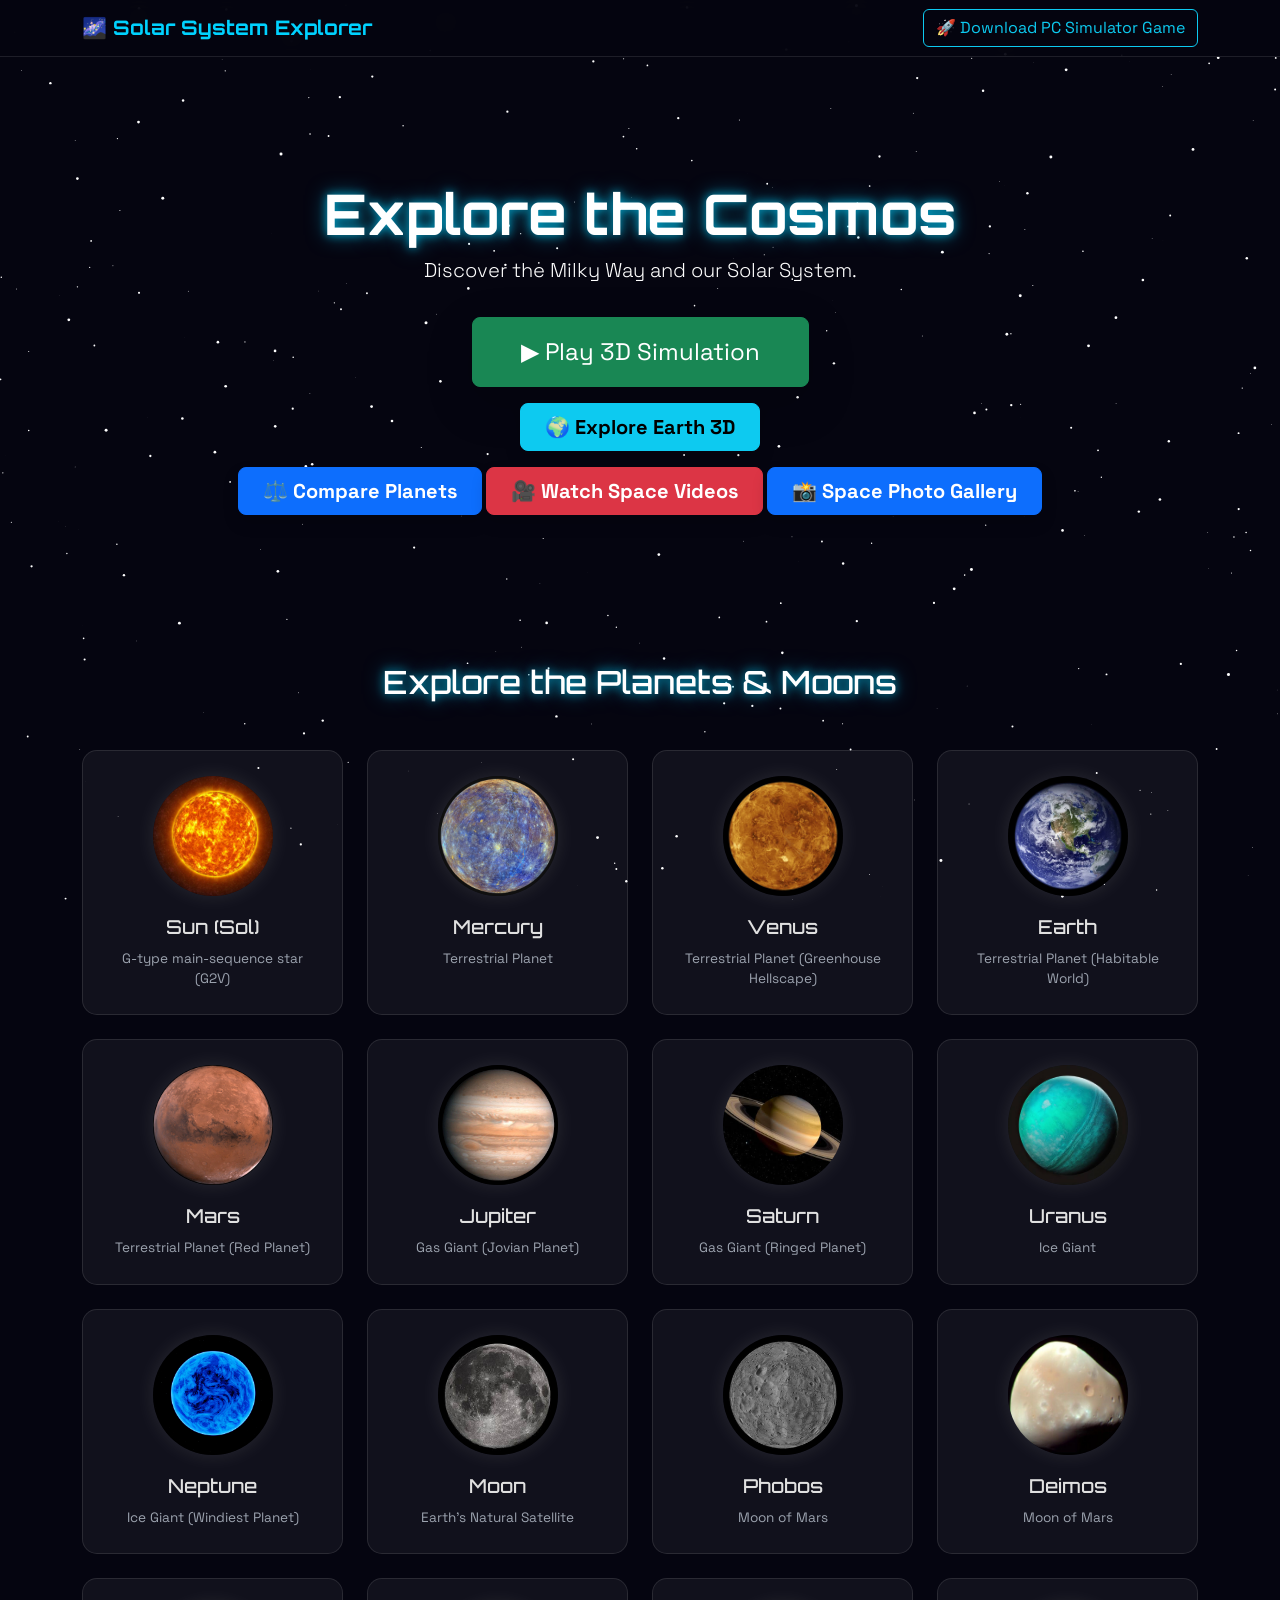
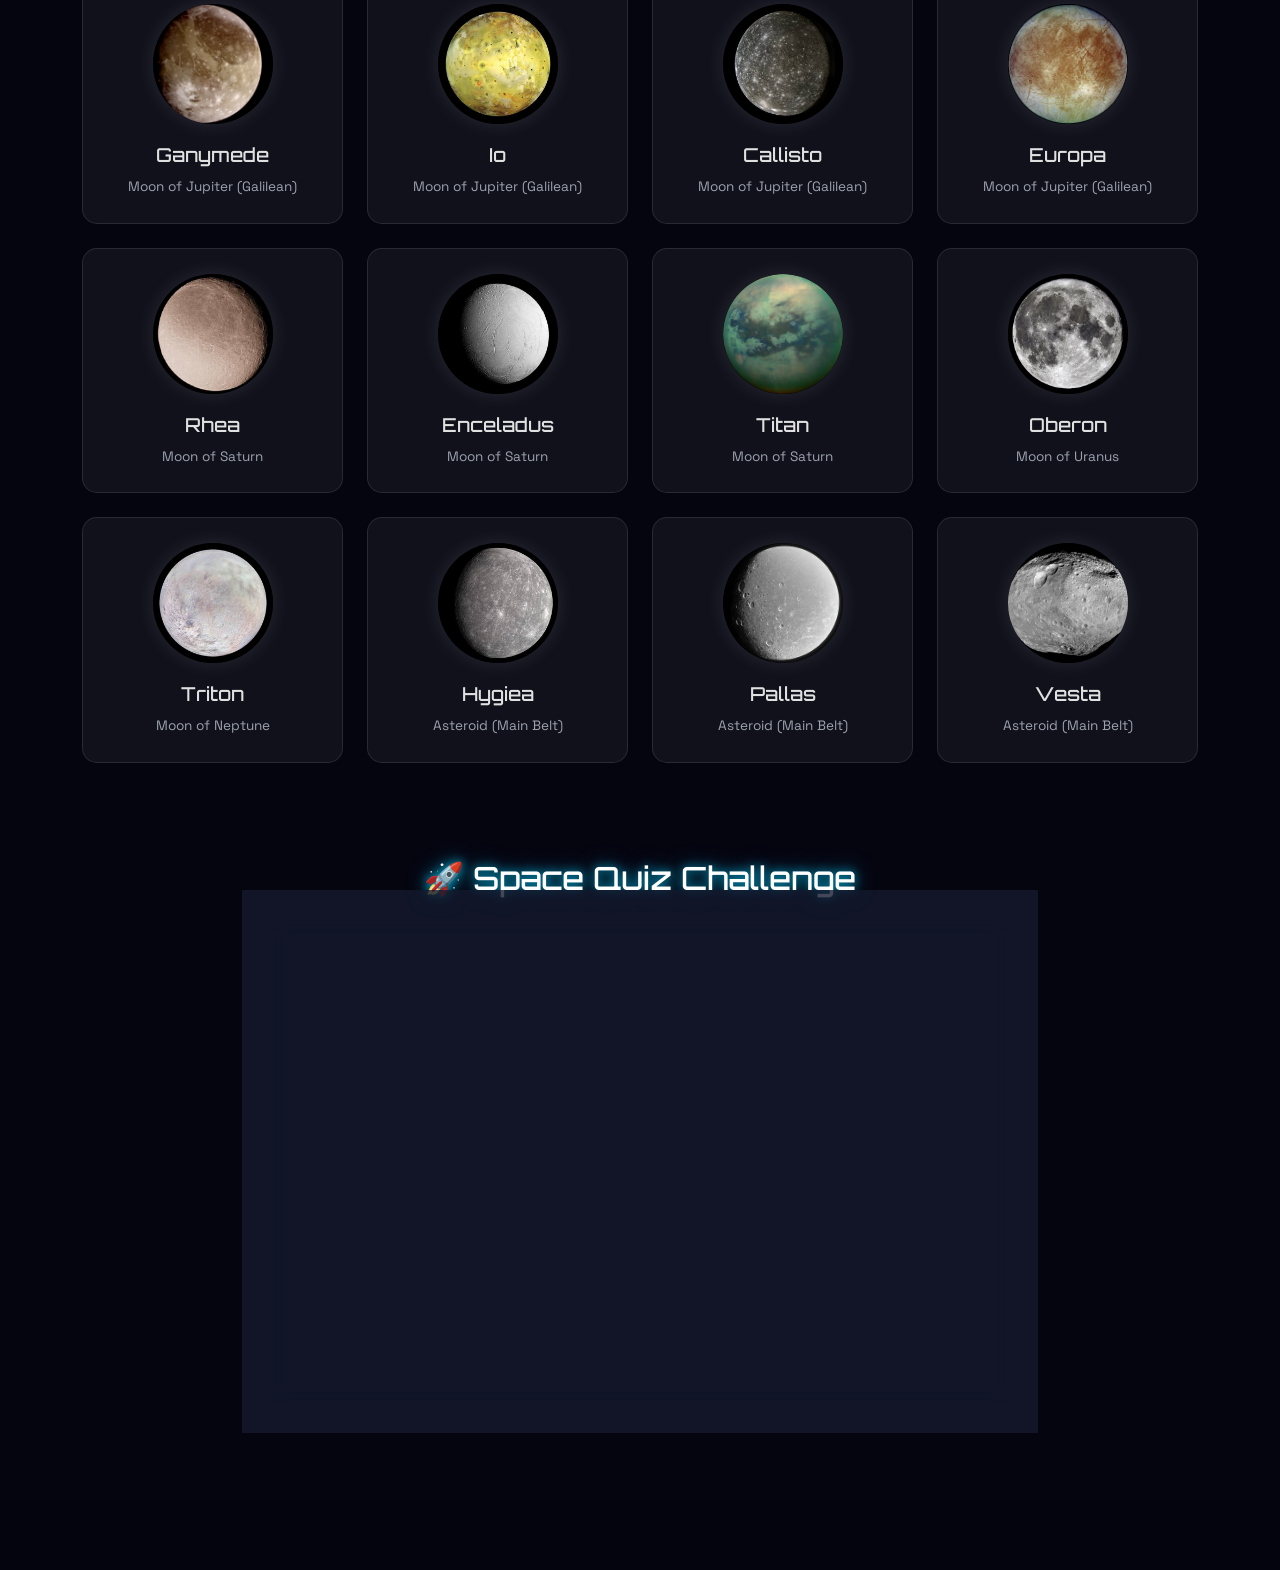
==== website/index.html @ e88c4e8c "Add files via upload" ====
<!DOCTYPE html>
<html lang="en">
<head>
    <meta charset="UTF-8">
    <meta name="viewport" content="width=device-width, initial-scale=1.0">
    <link rel="icon" type="image/jpeg" href="./space-images/galaxy.jpg">
    <title>Milky Way & Solar System Explorer</title>
    <link href="https://cdn.jsdelivr.net/npm/bootstrap@5.3.0/dist/css/bootstrap.min.css" rel="stylesheet">
    <link rel="stylesheet" href="style.css">
</head>
<body>

    <canvas id="starfield"></canvas>

    <nav class="navbar navbar-dark bg-dark-transparent fixed-top">
        <div class="container">
            <a class="navbar-brand" href="#">🌌 Solar System Explorer</a>
            <button class="btn btn-outline-info" onclick="openSimulation()">🚀 Download PC Simulator Game</button>
        </div>
    </nav>

    <header class="hero-section text-center">
        <div class="container">
            <h1 class="display-4 fw-bold glow-text">Explore the Cosmos</h1>
            <p class="lead">Discover the Milky Way and our Solar System.</p>
            <!-- Full screen simulation e jawar button -->
            <a href="simulation.html" class="btn btn-success btn-lg mt-3 px-5 py-3 fs-4 shadow-lg">▶ Play 3D Simulation</a><br>
            <a href="earth-globe.html" class="btn btn-info btn-lg mt-3 px-4 fw-bold shadow">🌍 Explore Earth 3D</a>
        </div>
        <a href="compare.html" class="btn btn-primary btn-lg mt-3 px-4 fw-bold shadow">⚖️ Compare Planets</a>
        <a href="videos.html" class="btn btn-danger btn-lg mt-3 px-4 fw-bold shadow">🎥 Watch Space Videos</a>
        <a href="gallery.html" class="btn btn-primary btn-lg mt-3 px-4 fw-bold shadow">📸 Space Photo Gallery</a>
    </header>

    <section id="planets" class="container py-5">
        <h2 class="glow-text text-center mb-5">Explore the Planets & Moons</h2>
        <div class="row g-4" id="planet-container">
            <!-- Planet Cards injected via JS -->
        </div>
    </section>

    <!-- ========================================== -->
    <!-- QUIZ SECTION ADD KORA HOYECHE -->
    <!-- ========================================== -->
    <section id="quiz" class="container py-5 mb-5">
        <h2 class="glow-text text-center mb-4">🚀 Space Quiz Challenge</h2>
        <div class="row justify-content-center">
            <div class="col-md-8">
                <div class="quiz-card p-4 rounded" style="background: rgba(20, 25, 45, 0.8); border: 1px solid #00d2ff; backdrop-filter: blur(10px); box-shadow: 0 0 20px rgba(0,210,255,0.2);">
                    <h4 id="quizQuestion" class="text-center mb-4 text-light fw-bold">Loading Question...</h4>
                    
                    <div id="quizOptions" class="d-grid gap-3"></div>
                    
                    <div id="quizResult" class="mt-4 text-center fs-4 fw-bold" style="min-height: 40px;"></div>
                    
                    <div class="text-center mt-4 border-top border-secondary pt-4">
                        <button class="btn btn-outline-info px-4 py-2" onclick="nextQuestion()">Next Question ➡️</button>
                    </div>
                </div>
            </div>
        </div>
    </section>
    <!-- ========================================== -->

    <div class="modal fade" id="simulationModal" tabindex="-1" aria-hidden="true">
        <div class="modal-dialog modal-dialog-centered">
            <div class="modal-content bg-dark-transparent text-light border-warning">
                <div class="modal-header border-secondary">
                    <h5 class="modal-title">🚀 Premium PC Simulator</h5>
                    <button type="button" class="btn-close btn-close-white" data-bs-dismiss="modal"></button>
                </div>
                <div class="modal-body text-center">
                    <h4 class="text-warning mb-3">N-Body Space Simulator 3D</h4>
                    <p>Experience the full real-time physics simulation directly on your PC.</p>
                    <p class="text-info fw-bold">Requirements: Windows 10 (64-bit)</p>
                    <a href="./download/space_simulator.exe" download class="btn btn-warning btn-lg mt-3 px-4">⬇ Download for Windows (x64)</a>
                </div>
            </div>
        </div>
    </div>

    <!-- Responsive Footer -->
    <footer class="footer-custom mt-auto py-4">
        <div class="container text-center">
            <div class="row justify-content-center align-items-center">
                <div class="col-md-6 mb-2 mb-md-0">
                    <p class="mb-0 text-light">
                        &copy; 2026 Solar System Explorer. All Rights Reserved.
                    </p>
                </div>
                <div class="col-md-6 text-md-end text-center">
                    <p class="mb-0 text-light">
                        Powered by <a href="#" class="dev-link">Dev.Ankur</a>
                    </p>
                </div>
            </div>
        </div>
    </footer>

    <script src="https://cdn.jsdelivr.net/npm/bootstrap@5.3.0/dist/js/bootstrap.bundle.min.js"></script>
    <script src="script.js"></script>

    <!-- ========================================== -->
    <!-- 20 QUESTIONS QUIZ LOGIC -->
    <!-- ========================================== -->
    <script>
        const quizData = [
            { question: "Which planet is known as the Red Planet?", options: ["Earth", "Mars", "Jupiter", "Venus"], answer: "Mars" },
            { question: "Which planet has the most moons?", options: ["Earth", "Saturn", "Jupiter", "Neptune"], answer: "Saturn" },
            { question: "What is the hottest planet in our solar system?", options: ["Mercury", "Venus", "Mars", "Jupiter"], answer: "Venus" },
            { question: "Which planet rotates on its side?", options: ["Uranus", "Neptune", "Saturn", "Pluto"], answer: "Uranus" },
            { question: "What is the largest moon in the Solar System?", options: ["Titan", "Ganymede", "Moon", "Europa"], answer: "Ganymede" },
            { question: "How long does it take for light from the Sun to reach Earth?", options: ["8 Minutes", "8 Seconds", "8 Hours", "8 Days"], answer: "8 Minutes" },
            { question: "Which planet is closest to the Sun?", options: ["Venus", "Earth", "Mercury", "Mars"], answer: "Mercury" },
            { question: "What is the name of our galaxy?", options: ["Andromeda", "Milky Way", "Sombrero", "Whirlpool"], answer: "Milky Way" },
            { question: "Which planet has the shortest day?", options: ["Mercury", "Earth", "Jupiter", "Mars"], answer: "Jupiter" },
            { question: "What is the Great Red Spot?", options: ["A Volcano", "A Storm", "A Crater", "A Mountain"], answer: "A Storm" },
            { question: "Which planet is known for its beautiful ring system?", options: ["Jupiter", "Saturn", "Uranus", "Neptune"], answer: "Saturn" },
            { question: "What is the smallest planet in our solar system?", options: ["Mars", "Mercury", "Venus", "Earth"], answer: "Mercury" },
            { question: "Which planet is often called Earth's twin?", options: ["Mars", "Venus", "Mercury", "Neptune"], answer: "Venus" },
            { question: "Who discovered the laws of planetary motion?", options: ["Isaac Newton", "Albert Einstein", "Johannes Kepler", "Galileo Galilei"], answer: "Johannes Kepler" },
            { question: "What force keeps planets in orbit around the Sun?", options: ["Magnetism", "Gravity", "Friction", "Centrifugal Force"], answer: "Gravity" },
            { question: "What is the closest star to Earth?", options: ["Sirius", "Proxima Centauri", "The Sun", "Alpha Centauri"], answer: "The Sun" },
            { question: "Which planet has the strongest winds in the solar system?", options: ["Neptune", "Jupiter", "Saturn", "Earth"], answer: "Neptune" },
            { question: "What is a shooting star actually called?", options: ["Comet", "Asteroid", "Meteor", "Nebula"], answer: "Meteor" },
            { question: "Which planet has a day longer than its year?", options: ["Venus", "Mars", "Mercury", "Earth"], answer: "Venus" },
            { question: "What is the center of our solar system?", options: ["Earth", "The Moon", "The Sun", "Jupiter"], answer: "The Sun" }
        ];

        let currentQuiz = 0;
        let score = 0;

        function loadQuiz() {
            const quizContainer = document.getElementById('quizOptions');
            const questionElement = document.getElementById('quizQuestion');
            const resultElement = document.getElementById('quizResult');
            
            if (!quizContainer || !questionElement) return;

            resultElement.innerText = "";
            quizContainer.innerHTML = "";

            if (currentQuiz >= quizData.length) {
                questionElement.innerText = "Quiz Completed! 🎉";
                resultElement.innerHTML = `Your Score: <span class="text-info">${score}/${quizData.length}</span>`;
                quizContainer.innerHTML = `<button class="btn btn-success btn-lg w-100" onclick="restartQuiz()">Restart Quiz 🔄</button>`;
                return;
            }

            const currentQ = quizData[currentQuiz];
            // Show question number
            questionElement.innerText = `Q${currentQuiz + 1}. ${currentQ.question}`;

            currentQ.options.forEach(option => {
                const btn = document.createElement('button');
                btn.className = 'btn btn-outline-light text-start fs-5';
                btn.innerText = option;
                btn.onclick = () => checkAnswer(option, currentQ.answer);
                quizContainer.appendChild(btn);
            });
        }

        function checkAnswer(selected, correct) {
            if (selected === correct) {
                score++;
                document.getElementById('quizResult').innerHTML = `<span class="text-success">✅ Correct!</span>`;
            } else {
                document.getElementById('quizResult').innerHTML = `<span class="text-danger">❌ Wrong! The answer was ${correct}.</span>`;
            }

            // Disable buttons after answering and highlight correct one
            const buttons = document.querySelectorAll('#quizOptions button');
            buttons.forEach(btn => {
                btn.disabled = true;
                if(btn.innerText === correct) {
                    btn.className = 'btn btn-success text-start fs-5'; 
                } else if (btn.innerText === selected && selected !== correct) {
                    btn.className = 'btn btn-danger text-start fs-5'; 
                }
            });

            currentQuiz++;
            setTimeout(loadQuiz, 2500); // 2.5 second por next question ashbe
        }

        function nextQuestion() {
            if (currentQuiz < quizData.length) {
                currentQuiz++;
                loadQuiz();
            }
        }

        function restartQuiz() {
            currentQuiz = 0;
            score = 0;
            loadQuiz();
        }

        // Page load hole quiz start hobe
        window.addEventListener('load', () => {
            if (document.getElementById('quizOptions')) {
                loadQuiz();
            }
        });
    </script>

    <!-- Web inspect Off code -->
     <script>
    // 1. Right Click Block
    document.addEventListener('contextmenu', function(e) {
        e.preventDefault();
    });

    // 2. F12 ar Developer Tools Shortcut Block
    document.addEventListener('keydown', function(e) {
        if (e.key === "F12" || e.keyCode === 123) {
            e.preventDefault();
            return false;
        }
        
        if (e.ctrlKey && e.shiftKey && (e.key === 'I' || e.key === 'J' || e.key === 'C' || e.keyCode === 73 || e.keyCode === 74 || e.keyCode === 67)) {
            e.preventDefault();
            return false;
        }

        if (e.ctrlKey && (e.key === 'U' || e.keyCode === 85)) {
            e.preventDefault();
            return false;
        }
    });

    // 3. Extra Security
    setInterval(function() {
        debugger; 
    }, 1000); 
    
    document.addEventListener('copy', function(e) {
        e.preventDefault();
        alert("Copying is disabled on this website.");
    });
</script>
</body>
</html>
---- website/style.css ----
/* Google Fonts */
@import url('https://fonts.googleapis.com/css2?family=Orbitron:wght@400;700&family=Space+Grotesk:wght@300;400;600&display=swap');

body {
    margin: 0;
    padding: 0;
    background-color: #050510;
    color: #ffffff;
    font-family: 'Space Grotesk', sans-serif;
    overflow-x: hidden;
}

/* Background Canvas */
#starfield {
    position: fixed;
    top: 0;
    left: 0;
    width: 100vw;
    height: 100vh;
    z-index: -1;
}

/* Navbar */
.bg-dark-transparent {
    background-color: rgba(5, 5, 16, 0.85);
    backdrop-filter: blur(10px);
    border-bottom: 1px solid rgba(255, 255, 255, 0.1);
}

.navbar-brand {
    font-family: 'Orbitron', sans-serif;
    font-weight: bold;
    color: #00d2ff !important;
}

/* Hero Section */
.hero-section {
    padding: 180px 0 100px 0;
}

.glow-text {
    font-family: 'Orbitron', sans-serif;
    text-shadow: 0 0 10px rgba(0, 210, 255, 0.7), 0 0 20px rgba(0, 210, 255, 0.5);
}

/* Planet Cards */
.planet-card {
    background: rgba(255, 255, 255, 0.05);
    border: 1px solid rgba(255, 255, 255, 0.1);
    border-radius: 15px;
    padding: 25px 20px;
    text-align: center;
    transition: all 0.3s ease;
    cursor: pointer;
    height: 100%;
    display: flex;
    flex-direction: column;
    justify-content: flex-start;
    align-items: center;
}
.planet-card:hover {
    transform: translateY(-10px) scale(1.02);
    box-shadow: 0 15px 30px rgba(0, 210, 255, 0.2);
    border-color: #00d2ff;
}

.planet-card img {
    width: 120px;
    height: 120px;
    object-fit: cover;
    border-radius: 50%;
    margin-bottom: 20px;
    box-shadow: 0 0 20px rgba(255, 255, 255, 0.1);
    transition: transform 0.3s ease;
}

.planet-card:hover img {
    transform: rotate(15deg);
}

.planet-card h4 {
    font-family: 'Orbitron', sans-serif;
    font-size: 1.2rem;
    color: #e0e0e0;
    margin-bottom: 10px;
    margin-top: 0;
    z-index: 2;
}

/* Notun class jeta ami script.js e use korechi */
.planet-type-text {
    font-size: 0.85rem;
    color: #9ca3af; /* Halka grey color jate dark background e dekha jay */
    margin: 0;
    z-index: 2;
}

/* Modal Adjustments */
.modal-content {
    background: rgba(10, 10, 25, 0.95);
    backdrop-filter: blur(15px);
    border: 1px solid #00d2ff;
    box-shadow: 0 0 30px rgba(0, 210, 255, 0.2);
}

.planet-modal-img {
    max-width: 100%;
    border-radius: 50%;
    box-shadow: 0 0 30px rgba(0, 210, 255, 0.4);
    margin-top: 20px;
}

.detail-row {
    border-bottom: 1px solid rgba(255, 255, 255, 0.1);
    padding: 8px 0;
    font-size: 0.95rem;
}

.detail-label {
    color: #00d2ff;
    font-weight: 600;
}

/* 3D Simulation Box */
.simulation-box {
    width: 100%;
    max-width: 900px;
    height: 500px;
    border: 2px solid #00d2ff;
    border-radius: 15px;
    box-shadow: 0 0 25px rgba(0, 210, 255, 0.3);
    overflow: hidden;
    position: relative;
    background: #000;
}

#canvas-container canvas {
    display: block;
    width: 100%;
    height: 100%;
    touch-action: none; /* Prevents scrolling while dragging on mobile */
}

/* Adjust height for mobile screens */
@media (max-width: 768px) {
    .simulation-box {
        height: 350px;
    }
}

/* --- Footer Styling --- */
.footer-custom {
    background: rgba(5, 5, 16, 0.9); /* Dark glass effect */
    backdrop-filter: blur(10px);
    border-top: 1px solid rgba(0, 210, 255, 0.2);
    position: relative;
    z-index: 10;
    width: 100%;
}

.footer-custom p {
    font-family: 'Space Grotesk', sans-serif;
    font-size: 0.95rem;
    letter-spacing: 0.5px;
    color: #aaaaaa !important;
}

.dev-link {
    color: #00d2ff;
    text-decoration: none;
    font-weight: bold;
    font-family: 'Orbitron', sans-serif;
    transition: all 0.3s ease;
    text-shadow: 0 0 5px rgba(0, 210, 255, 0.5);
}

.dev-link:hover {
    color: #ffffff;
    text-shadow: 0 0 10px #00d2ff, 0 0 20px #00d2ff;
    text-decoration: none;
}
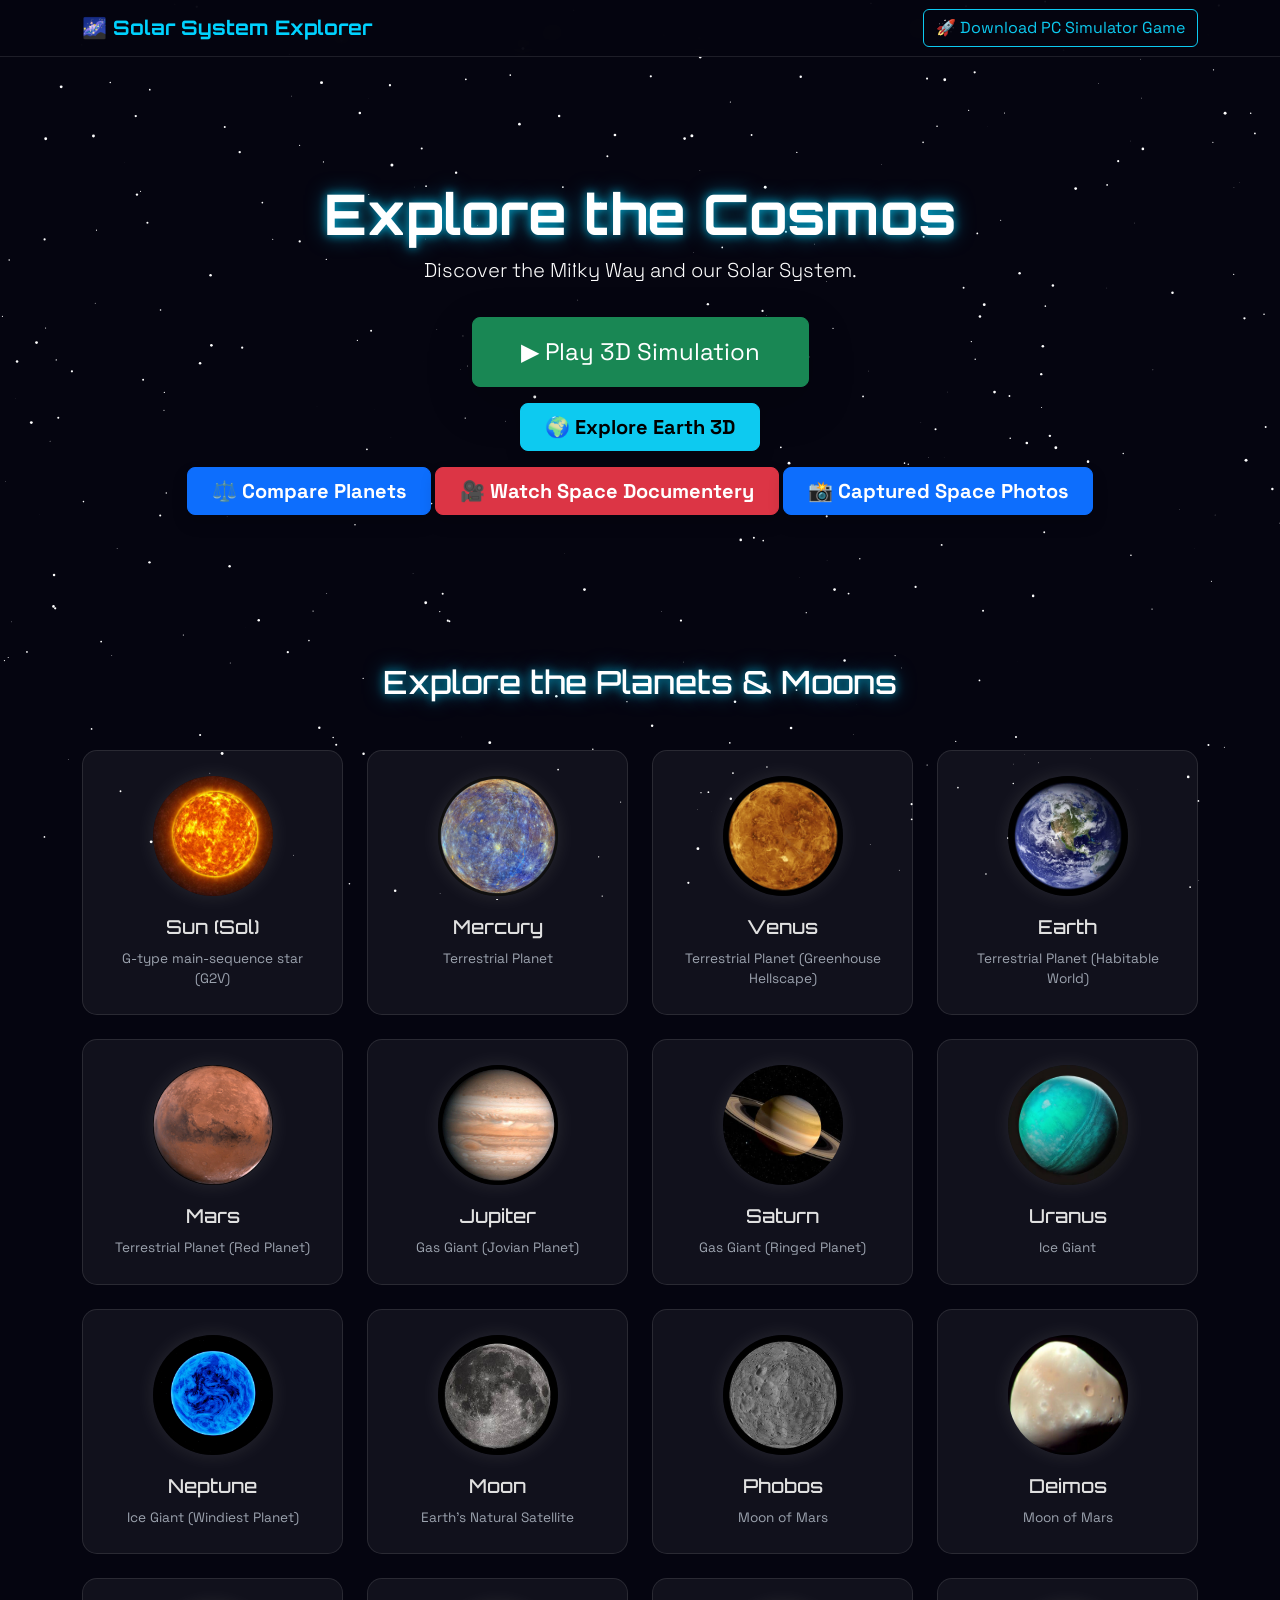
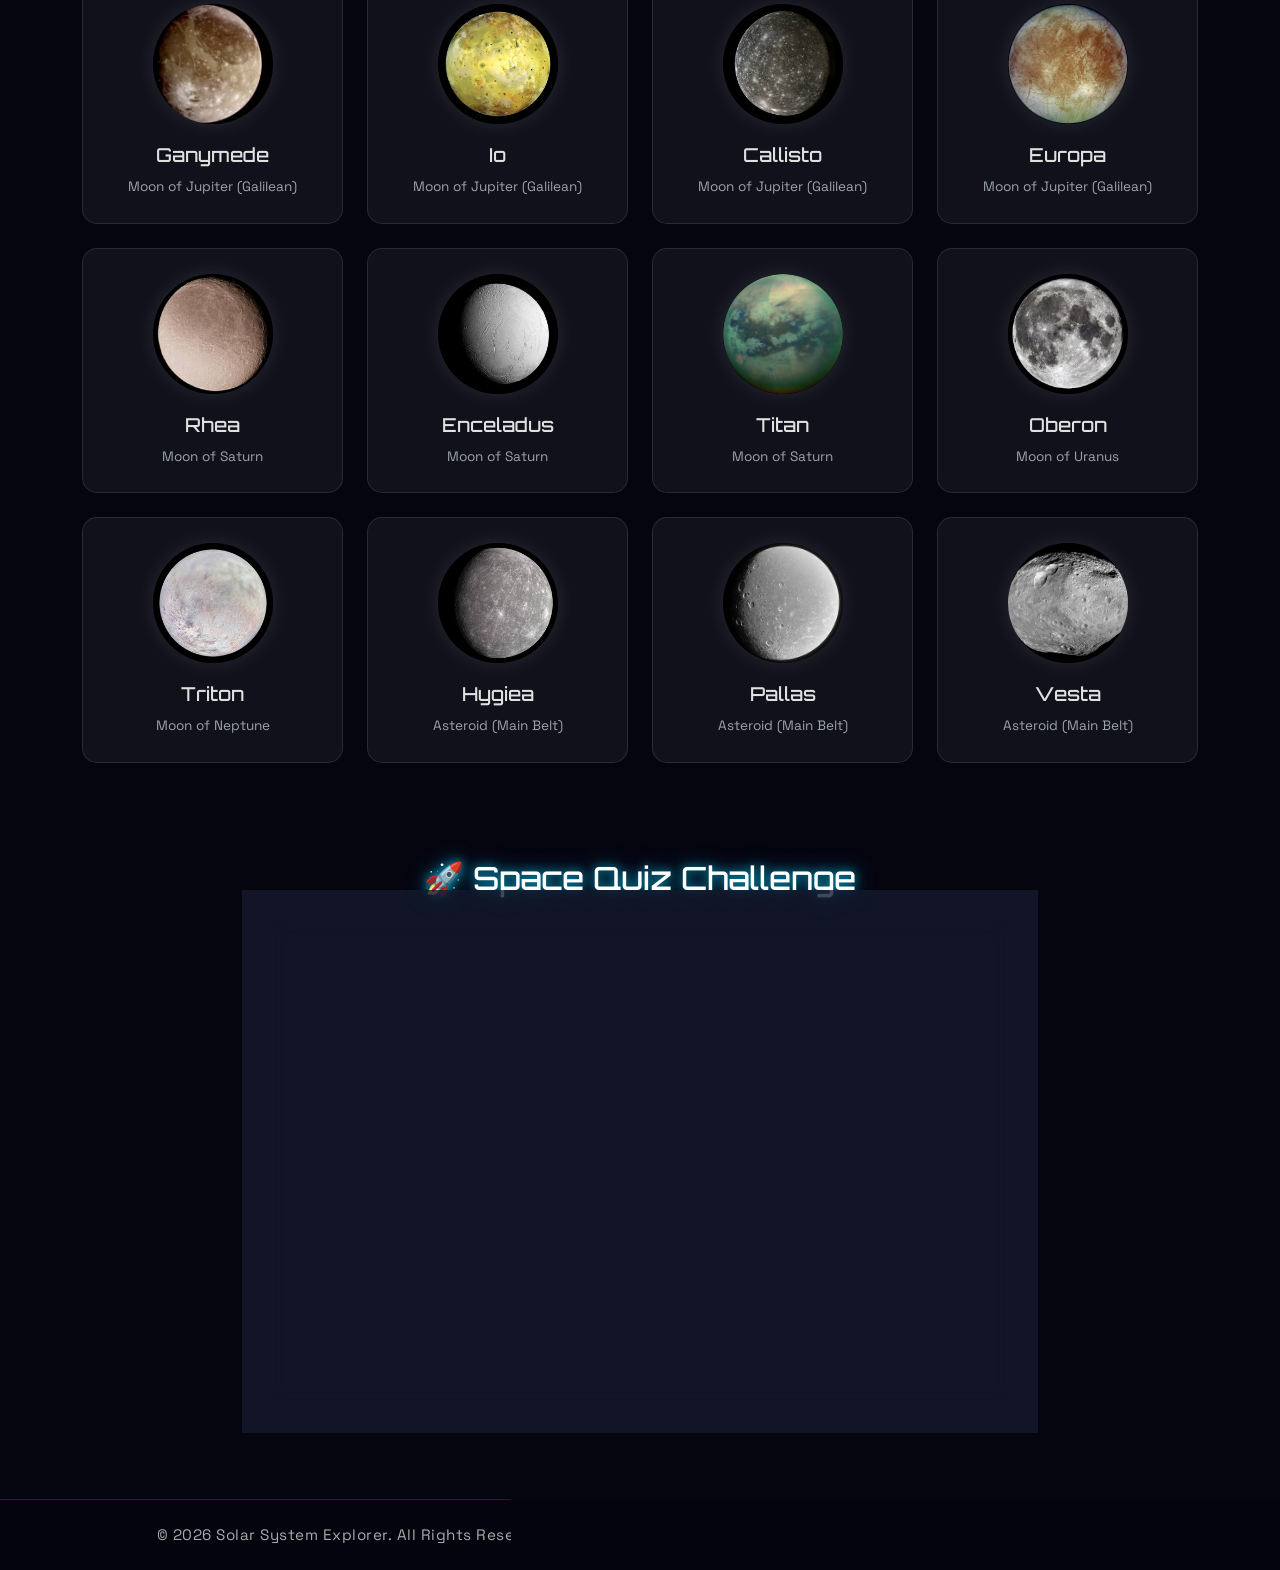
==== commit 9544f969: "Update index.html" ====
--- a/website/index.html
+++ b/website/index.html
@@ -28,8 +28,8 @@
             <a href="earth-globe.html" class="btn btn-info btn-lg mt-3 px-4 fw-bold shadow">🌍 Explore Earth 3D</a>
         </div>
         <a href="compare.html" class="btn btn-primary btn-lg mt-3 px-4 fw-bold shadow">⚖️ Compare Planets</a>
-        <a href="videos.html" class="btn btn-danger btn-lg mt-3 px-4 fw-bold shadow">🎥 Watch Space Videos</a>
-        <a href="gallery.html" class="btn btn-primary btn-lg mt-3 px-4 fw-bold shadow">📸 Space Photo Gallery</a>
+        <a href="videos.html" class="btn btn-danger btn-lg mt-3 px-4 fw-bold shadow">🎥 Watch Space Documentery</a>
+        <a href="gallery.html" class="btn btn-primary btn-lg mt-3 px-4 fw-bold shadow">📸 Captured Space Photos</a>
     </header>
 
     <section id="planets" class="container py-5">
@@ -70,7 +70,7 @@
                     <button type="button" class="btn-close btn-close-white" data-bs-dismiss="modal"></button>
                 </div>
                 <div class="modal-body text-center">
-                    <h4 class="text-warning mb-3">N-Body Space Simulator 3D</h4>
+                    <h4 class="text-warning mb-3">Space Simulator 3D</h4>
                     <p>Experience the full real-time physics simulation directly on your PC.</p>
                     <p class="text-info fw-bold">Requirements: Windows 10 (64-bit)</p>
                     <a href="./download/space_simulator.exe" download class="btn btn-warning btn-lg mt-3 px-4">⬇ Download for Windows (x64)</a>
@@ -240,4 +240,4 @@
     });
 </script>
 </body>
-</html>+</html>
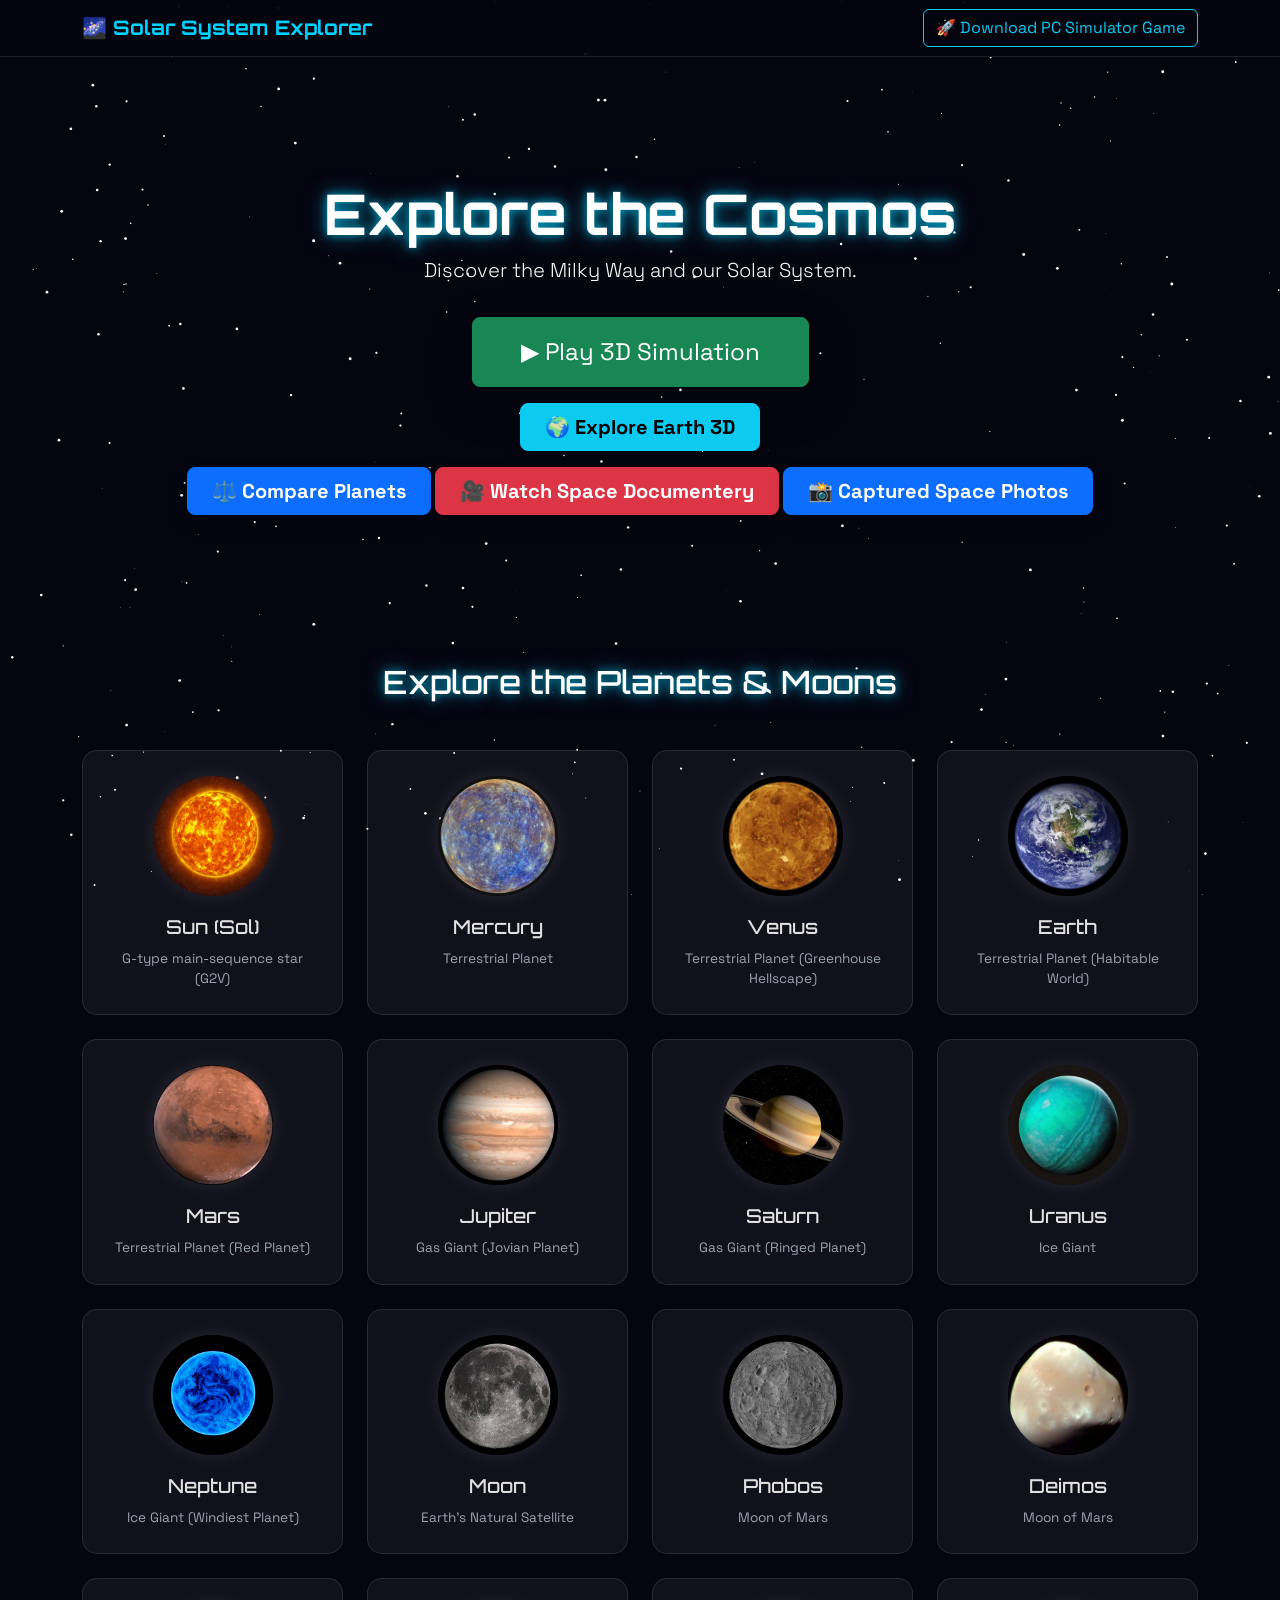
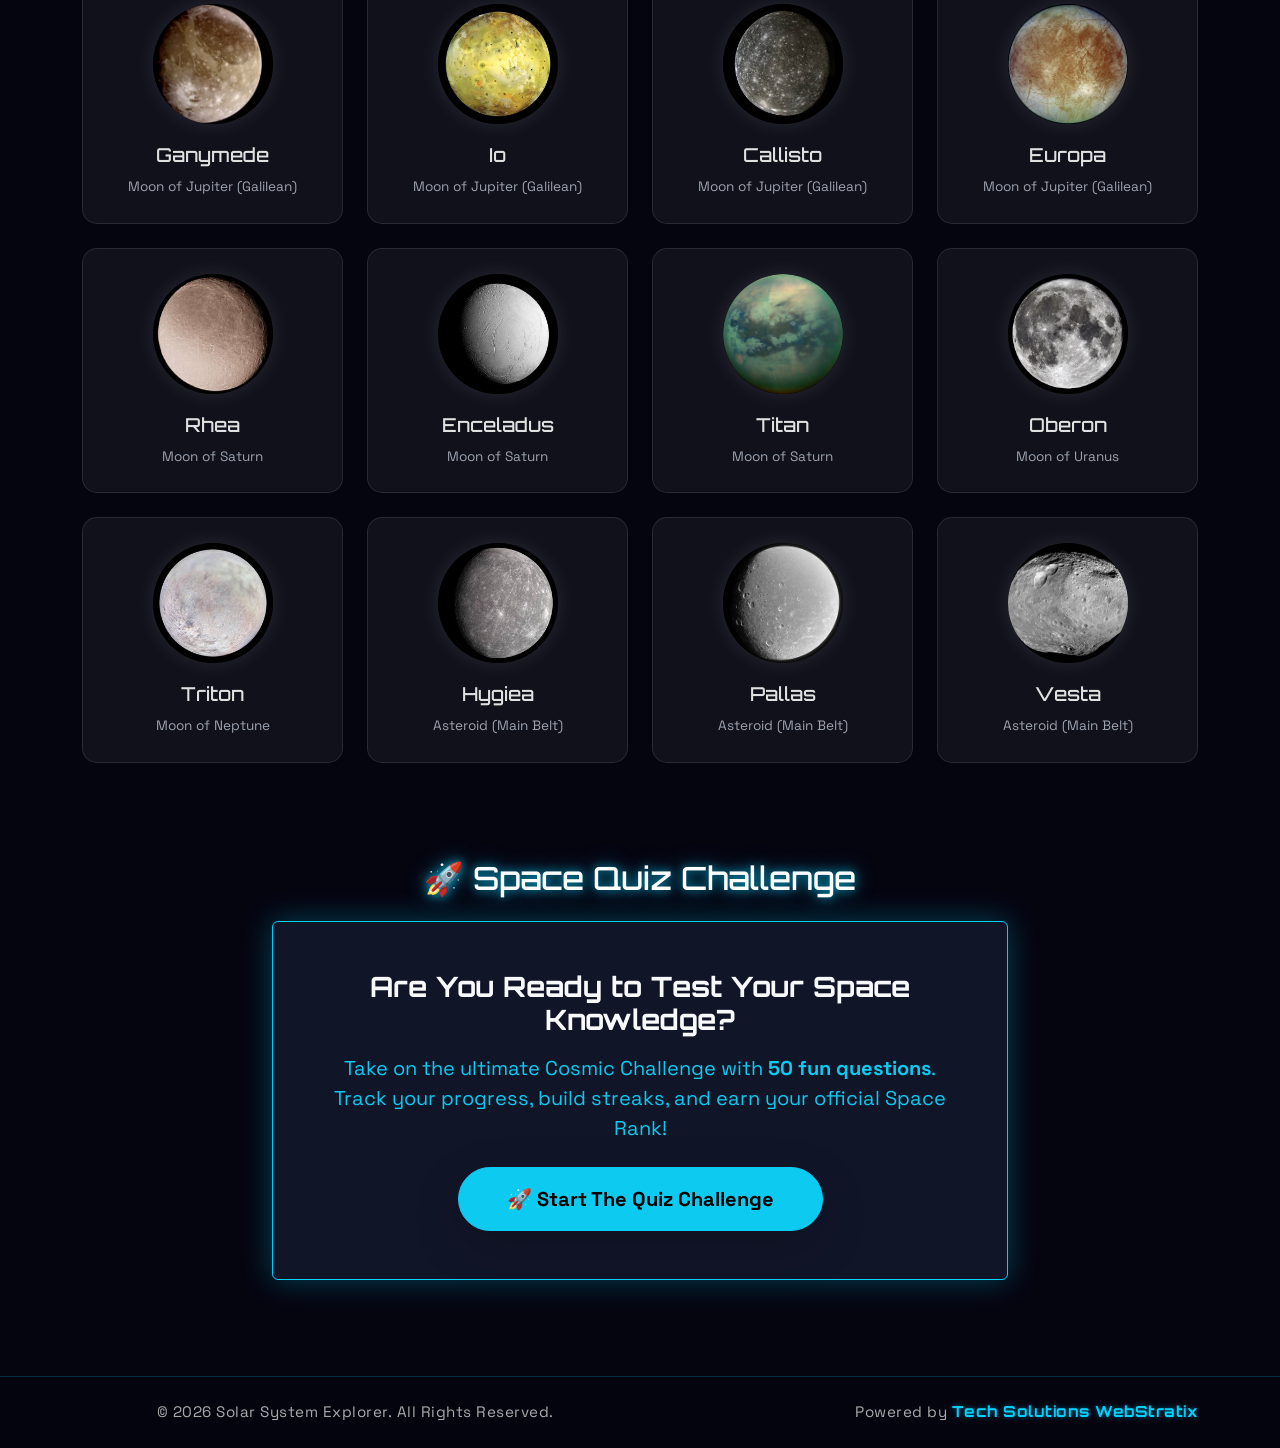
==== commit 4a0ffbc1: "Update index.html" ====
--- a/website/index.html
+++ b/website/index.html
@@ -39,23 +39,28 @@
         </div>
     </section>
 
+           <!-- ========================================== -->
+    <!-- QUIZ SECTION WITH NEW PAGE LINK -->
     <!-- ========================================== -->
-    <!-- QUIZ SECTION ADD KORA HOYECHE -->
-    <!-- ========================================== -->
-    <section id="quiz" class="container py-5 mb-5">
-        <h2 class="glow-text text-center mb-4">🚀 Space Quiz Challenge</h2>
+    <section id="quiz" class="container py-5 mb-5 text-center">
+        <h2 class="glow-text mb-4">🚀 Space Quiz Challenge</h2>
         <div class="row justify-content-center">
             <div class="col-md-8">
-                <div class="quiz-card p-4 rounded" style="background: rgba(20, 25, 45, 0.8); border: 1px solid #00d2ff; backdrop-filter: blur(10px); box-shadow: 0 0 20px rgba(0,210,255,0.2);">
-                    <h4 id="quizQuestion" class="text-center mb-4 text-light fw-bold">Loading Question...</h4>
+                <div class="quiz-card p-5 rounded" style="background: rgba(20, 25, 45, 0.85); border: 1px solid #00d2ff; backdrop-filter: blur(15px); box-shadow: 0 0 30px rgba(0,210,255,0.3);">
                     
-                    <div id="quizOptions" class="d-grid gap-3"></div>
+                    <h3 class="text-light fw-bold mb-3" style="font-family: 'Orbitron', sans-serif;">
+                        Are You Ready to Test Your Space Knowledge?
+                    </h3>
                     
-                    <div id="quizResult" class="mt-4 text-center fs-4 fw-bold" style="min-height: 40px;"></div>
+                    <p class="text-info fs-5 mb-4">
+                        Take on the ultimate Cosmic Challenge with <strong>50 fun questions</strong>. Track your progress, build streaks, and earn your official Space Rank!
+                    </p>
                     
-                    <div class="text-center mt-4 border-top border-secondary pt-4">
-                        <button class="btn btn-outline-info px-4 py-2" onclick="nextQuestion()">Next Question ➡️</button>
-                    </div>
+                    <!-- The Link to quiz.html -->
+                    <a href="quiz.html" class="btn btn-info btn-lg px-5 py-3 fs-5 fw-bold shadow-lg" style="border-radius: 50px; transition: all 0.3s ease; box-shadow: 0 0 20px rgba(0, 210, 255, 0.5);">
+                        🚀 Start The Quiz Challenge
+                    </a>
+                    
                 </div>
             </div>
         </div>
@@ -90,7 +95,7 @@
                 </div>
                 <div class="col-md-6 text-md-end text-center">
                     <p class="mb-0 text-light">
-                        Powered by <a href="#" class="dev-link">Dev.Ankur</a>
+                        Powered by <a href="https://www.facebook.com/profile.php?id=61596213878241" class="dev-link" target="_blank">Tech Solutions WebStratix</a>
                     </p>
                 </div>
             </div>
@@ -122,81 +127,166 @@
             { question: "What force keeps planets in orbit around the Sun?", options: ["Magnetism", "Gravity", "Friction", "Centrifugal Force"], answer: "Gravity" },
             { question: "What is the closest star to Earth?", options: ["Sirius", "Proxima Centauri", "The Sun", "Alpha Centauri"], answer: "The Sun" },
             { question: "Which planet has the strongest winds in the solar system?", options: ["Neptune", "Jupiter", "Saturn", "Earth"], answer: "Neptune" },
-            { question: "What is a shooting star actually called?", options: ["Comet", "Asteroid", "Meteor", "Nebula"], answer: "Meteor" },
+            { question: "What is a shooting star actually called?", options: ["Meteor", "Asteroid", "Comet", "Nebula"], answer: "Meteor" },
             { question: "Which planet has a day longer than its year?", options: ["Venus", "Mars", "Mercury", "Earth"], answer: "Venus" },
             { question: "What is the center of our solar system?", options: ["Earth", "The Moon", "The Sun", "Jupiter"], answer: "The Sun" }
         ];
 
         let currentQuiz = 0;
         let score = 0;
+        let streak = 0;
 
         function loadQuiz() {
             const quizContainer = document.getElementById('quizOptions');
             const questionElement = document.getElementById('quizQuestion');
             const resultElement = document.getElementById('quizResult');
+            const nextBtnContainer = document.getElementById('nextBtnContainer');
             
             if (!quizContainer || !questionElement) return;
 
-            resultElement.innerText = "";
+            resultElement.innerHTML = "";
             quizContainer.innerHTML = "";
+            nextBtnContainer.style.display = "none"; // Hide next button initially
+
+            // Update Progress Bar
+            const progressPercent = (currentQuiz / quizData.length) * 100;
+            document.getElementById('quizProgressBar').style.width = `${progressPercent}%`;
+            document.getElementById('quizProgressText').innerText = `${currentQuiz} / ${quizData.length}`;
 
             if (currentQuiz >= quizData.length) {
-                questionElement.innerText = "Quiz Completed! 🎉";
-                resultElement.innerHTML = `Your Score: <span class="text-info">${score}/${quizData.length}</span>`;
-                quizContainer.innerHTML = `<button class="btn btn-success btn-lg w-100" onclick="restartQuiz()">Restart Quiz 🔄</button>`;
+                showReward();
                 return;
             }
 
             const currentQ = quizData[currentQuiz];
-            // Show question number
             questionElement.innerText = `Q${currentQuiz + 1}. ${currentQ.question}`;
 
             currentQ.options.forEach(option => {
                 const btn = document.createElement('button');
-                btn.className = 'btn btn-outline-light text-start fs-5';
+                btn.className = 'btn btn-outline-light text-start fs-5 py-3 px-4';
+                btn.style.transition = "all 0.3s ease";
                 btn.innerText = option;
-                btn.onclick = () => checkAnswer(option, currentQ.answer);
+                btn.onclick = () => checkAnswer(option, currentQ.answer, btn);
                 quizContainer.appendChild(btn);
             });
         }
 
-        function checkAnswer(selected, correct) {
+        function checkAnswer(selected, correct, clickedBtn) {
+            const buttons = document.querySelectorAll('#quizOptions button');
+            const resultElement = document.getElementById('quizResult');
+            
+            // Disable all buttons
+            buttons.forEach(btn => {
+                btn.disabled = true;
+                btn.style.cursor = "not-allowed";
+            });
+
             if (selected === correct) {
                 score++;
-                document.getElementById('quizResult').innerHTML = `<span class="text-success">✅ Correct!</span>`;
+                streak++;
+                clickedBtn.className = 'btn btn-success text-start fs-5 py-3 px-4'; 
+                clickedBtn.style.boxShadow = "0 0 20px rgba(0, 255, 136, 0.6)";
+                
+                // Streak Message
+                let streakMsg = streak >= 3 ? ` 🔥 ${streak} Streak!` : "";
+                resultElement.innerHTML = `<span class="text-success">✅ Correct! +1 Point${streakMsg}</span>`;
             } else {
-                document.getElementById('quizResult').innerHTML = `<span class="text-danger">❌ Wrong! The answer was ${correct}.</span>`;
-            }
-
-            // Disable buttons after answering and highlight correct one
-            const buttons = document.querySelectorAll('#quizOptions button');
-            buttons.forEach(btn => {
-                btn.disabled = true;
-                if(btn.innerText === correct) {
-                    btn.className = 'btn btn-success text-start fs-5'; 
-                } else if (btn.innerText === selected && selected !== correct) {
-                    btn.className = 'btn btn-danger text-start fs-5'; 
-                }
-            });
+                streak = 0;
+                clickedBtn.className = 'btn btn-danger text-start fs-5 py-3 px-4';
+                
+                // Highlight correct answer
+                buttons.forEach(btn => {
+                    if(btn.innerText === correct) {
+                        btn.className = 'btn btn-success text-start fs-5 py-3 px-4';
+                        btn.style.boxShadow = "0 0 15px rgba(0, 255, 136, 0.4)";
+                    }
+                });
+                resultElement.innerHTML = `<span class="text-danger">❌ Wrong! The answer was ${correct}.</span>`;
+            }
 
             currentQuiz++;
-            setTimeout(loadQuiz, 2500); // 2.5 second por next question ashbe
+            
+            // Show Next Button with a small delay
+            setTimeout(() => {
+                document.getElementById('nextBtnContainer').style.display = "block";
+            }, 800);
         }
 
         function nextQuestion() {
-            if (currentQuiz < quizData.length) {
-                currentQuiz++;
+            if (currentQuiz <= quizData.length) {
                 loadQuiz();
+            }
+        }
+
+        // ==========================================
+        // REWARD SYSTEM & FINAL SCREEN
+        // ==========================================
+        function showReward() {
+            const quizContainer = document.getElementById('quizOptions');
+            const questionElement = document.getElementById('quizQuestion');
+            const resultElement = document.getElementById('quizResult');
+            const nextBtnContainer = document.getElementById('nextBtnContainer');
+            
+            document.getElementById('quizProgressBar').style.width = `100%`;
+            document.getElementById('quizProgressText').innerText = `${quizData.length} / ${quizData.length}`;
+            
+            questionElement.innerHTML = "Mission Accomplished! 🚀";
+            nextBtnContainer.style.display = "none";
+
+            let rank = "";
+            let badge = "";
+            let color = "";
+            let msg = "";
+
+            if (score === 20) {
+                rank = "GALACTIC OVERLORD";
+                badge = "🏆";
+                color = "#ffd700"; // Gold
+                msg = "Perfect Score! You have mastered the cosmos.";
+            } else if (score >= 15) {
+                rank = "COSMIC COMMANDER";
+                badge = "🥇";
+                color = "#00ff88"; // Green
+                msg = "Excellent! You are a true space explorer.";
+            } else if (score >= 10) {
+                rank = "STAR CADET";
+                badge = "🥈";
+                color = "#00d2ff"; // Blue
+                msg = "Good job! Keep exploring the universe.";
+            } else {
+                rank = "ROOKIE EXPLORER";
+                badge = "🥉";
+                color = "#ffaa00"; // Orange
+                msg = "Nice try! Brush up your knowledge and try again.";
+            }
+
+            resultElement.innerHTML = `
+                <div class="mt-3 p-4 rounded" style="background: rgba(0,0,0,0.5); border: 2px solid ${color}; box-shadow: 0 0 30px ${color}40;">
+                    <div style="font-size: 5rem; line-height: 1; animation: bounce 1s infinite alternate;">${badge}</div>
+                    <h2 style="color: ${color}; font-family: 'Orbitron', sans-serif; margin-top: 15px; text-shadow: 0 0 15px ${color};">${rank}</h2>
+                    <h3 class="text-light mb-3">Score: <span style="color:${color}">${score} / ${quizData.length}</span></h3>
+                    <p class="text-info fs-5">${msg}</p>
+                    <button class="btn btn-outline-info btn-lg mt-3 px-5 fw-bold" onclick="restartQuiz()" style="border-color: ${color}; color: ${color};">🔄 Play Again</button>
+                </div>
+            `;
+
+            // Add bounce animation dynamically if not present
+            if (!document.getElementById('bounceStyle')) {
+                const style = document.createElement('style');
+                style.id = 'bounceStyle';
+                style.innerHTML = `@keyframes bounce { from { transform: translateY(0); } to { transform: translateY(-10px); } }`;
+                document.head.appendChild(style);
             }
         }
 
         function restartQuiz() {
             currentQuiz = 0;
             score = 0;
+            streak = 0;
             loadQuiz();
         }
 
-        // Page load hole quiz start hobe
+        // Start Quiz on Load
         window.addEventListener('load', () => {
             if (document.getElementById('quizOptions')) {
                 loadQuiz();
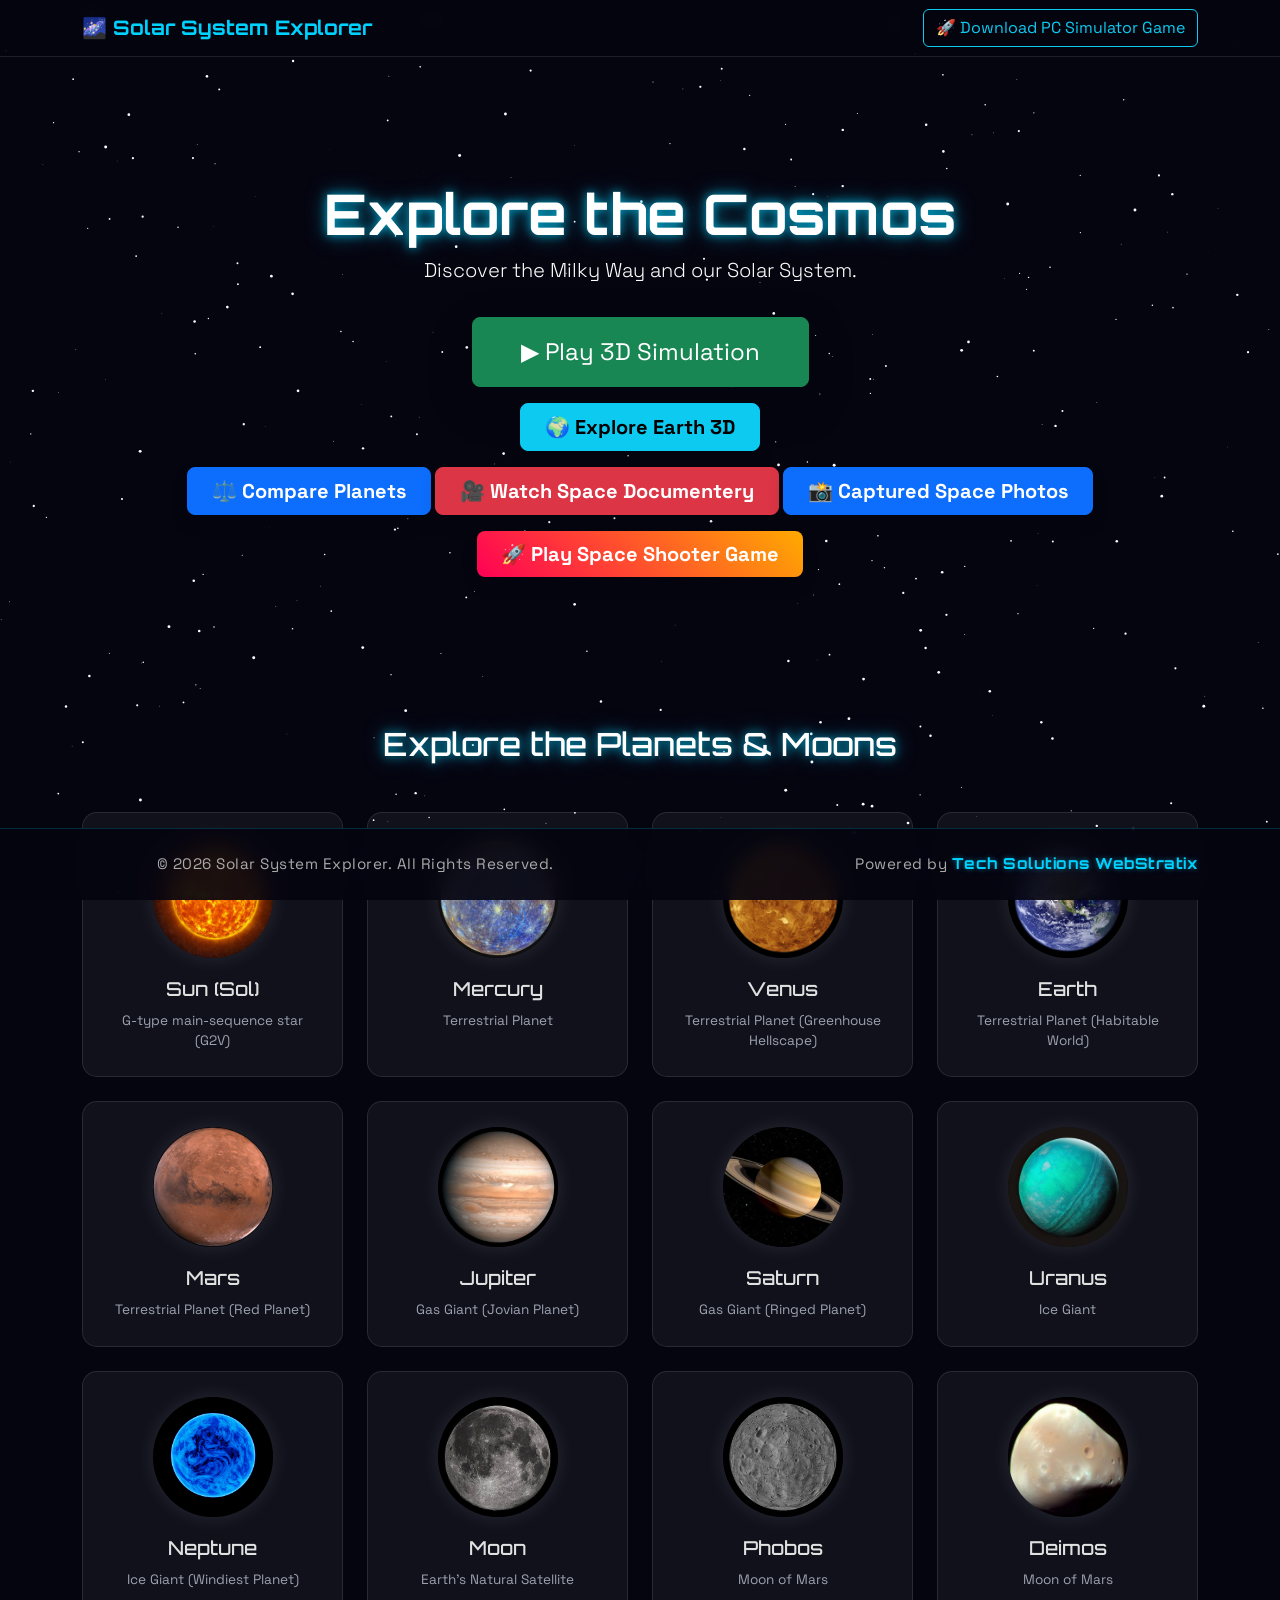
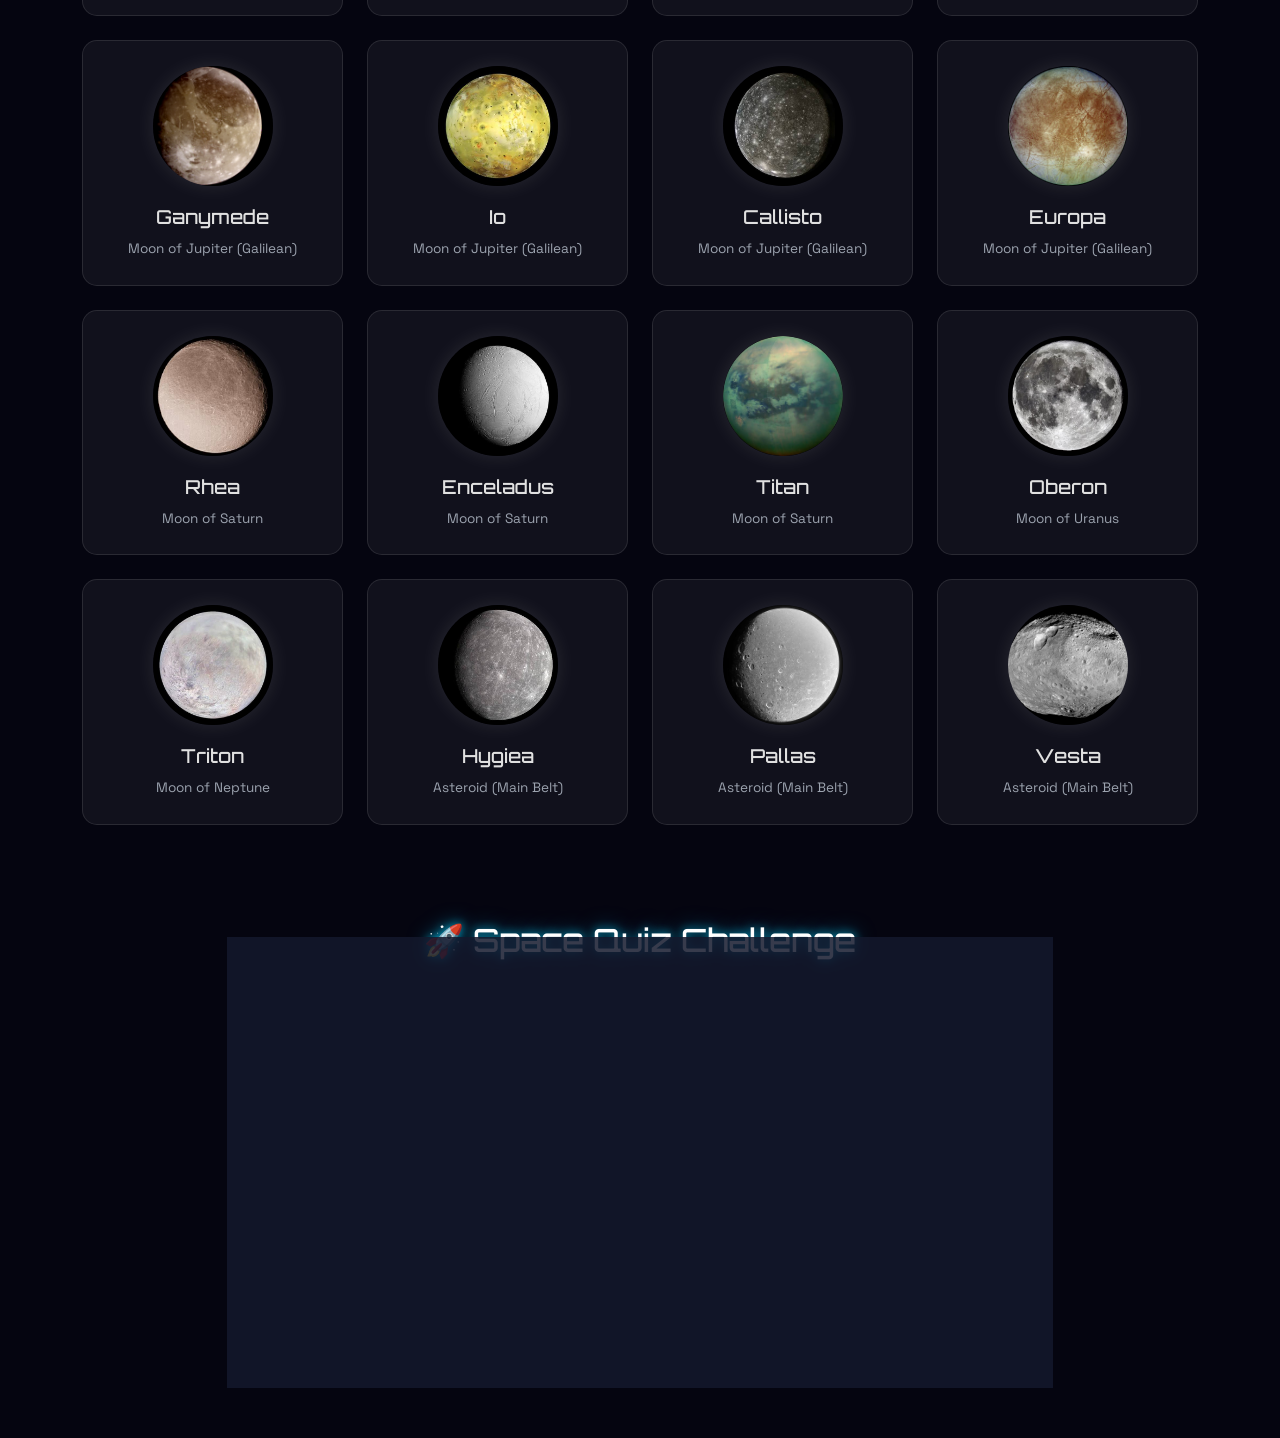
==== commit bc31dbf3: "Update index.html" ====
--- a/website/index.html
+++ b/website/index.html
@@ -29,7 +29,9 @@
         </div>
         <a href="compare.html" class="btn btn-primary btn-lg mt-3 px-4 fw-bold shadow">⚖️ Compare Planets</a>
         <a href="videos.html" class="btn btn-danger btn-lg mt-3 px-4 fw-bold shadow">🎥 Watch Space Documentery</a>
-        <a href="gallery.html" class="btn btn-primary btn-lg mt-3 px-4 fw-bold shadow">📸 Captured Space Photos</a>
+        <a href="gallery.html" class="btn btn-primary btn-lg mt-3 px-4 fw-bold shadow">📸 Captured Space Photos</a><br>
+                <!-- Space Shooter Game Button -->
+        <a href="./space-shooter/index.html" class="btn btn-warning btn-lg mt-3 px-4 fw-bold shadow" style="background: linear-gradient(45deg, #ff0055, #ffaa00); border: none; color: #fff;">🚀 Play Space Shooter Game</a>
     </header>
 
     <section id="planets" class="container py-5">
--- a/website/style.css
+++ b/website/style.css
@@ -156,6 +156,9 @@
     position: relative;
     z-index: 10;
     width: 100%;
+    position: fixed; 
+    bottom: 0; 
+    left: 0;
 }
 
 .footer-custom p {
@@ -178,4 +181,4 @@
     color: #ffffff;
     text-shadow: 0 0 10px #00d2ff, 0 0 20px #00d2ff;
     text-decoration: none;
-}+}
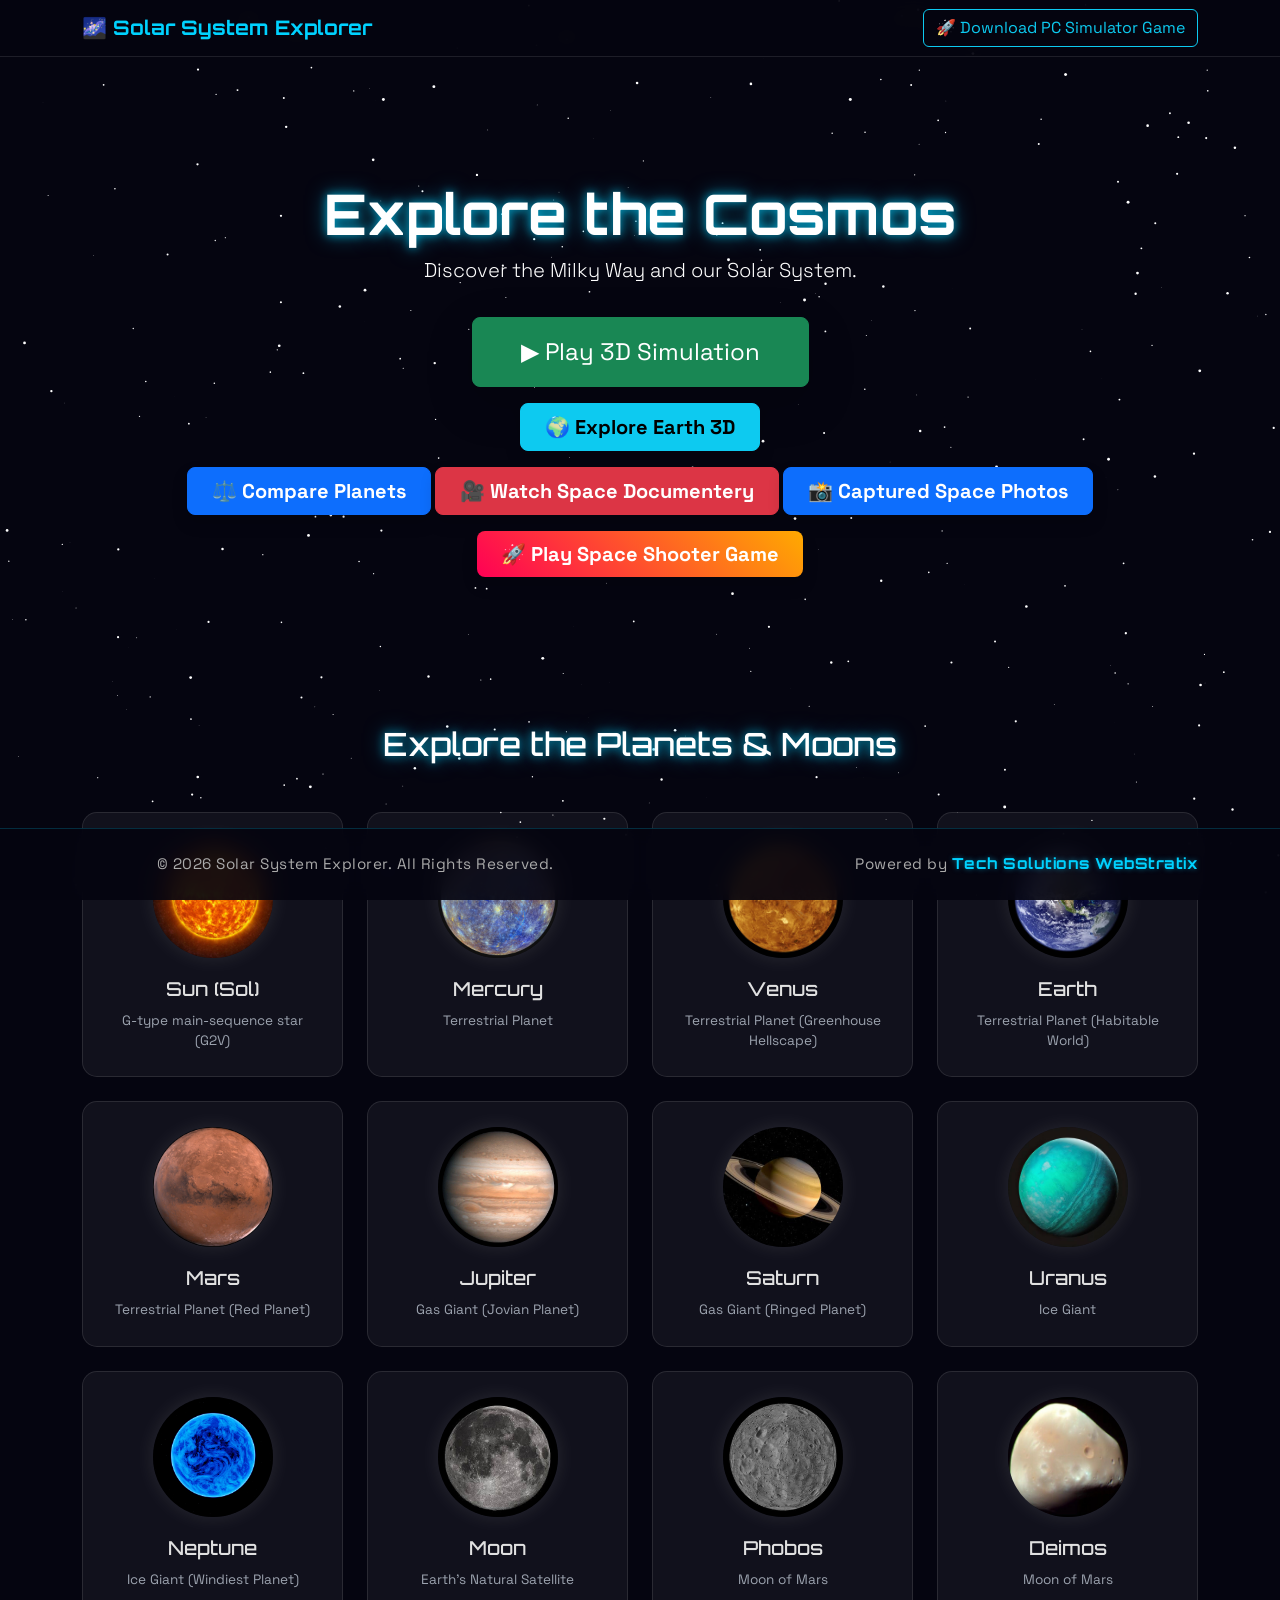
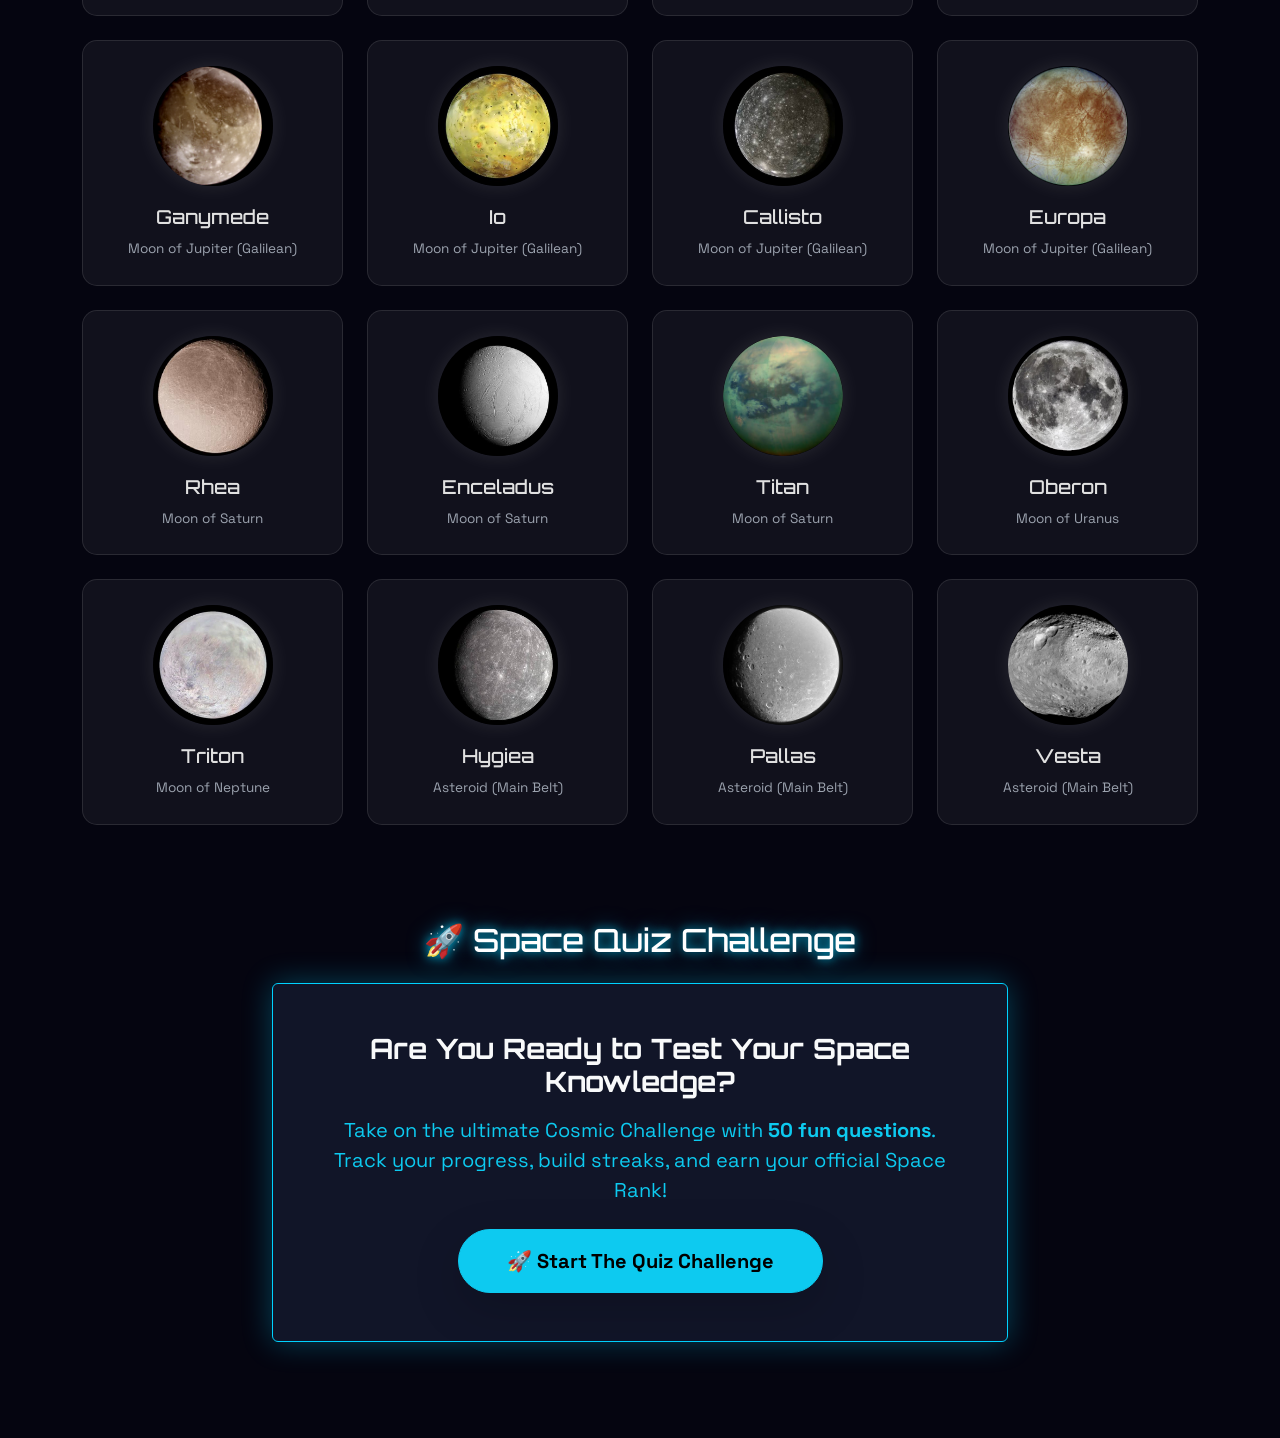
==== commit 104615ed: "Update index.html" ====
--- a/website/index.html
+++ b/website/index.html
@@ -31,7 +31,7 @@
         <a href="videos.html" class="btn btn-danger btn-lg mt-3 px-4 fw-bold shadow">🎥 Watch Space Documentery</a>
         <a href="gallery.html" class="btn btn-primary btn-lg mt-3 px-4 fw-bold shadow">📸 Captured Space Photos</a><br>
                 <!-- Space Shooter Game Button -->
-        <a href="./space-shooter/index.html" class="btn btn-warning btn-lg mt-3 px-4 fw-bold shadow" style="background: linear-gradient(45deg, #ff0055, #ffaa00); border: none; color: #fff;">🚀 Play Space Shooter Game</a>
+        <a href="./space-shooter/" class="btn btn-warning btn-lg mt-3 px-4 fw-bold shadow" style="background: linear-gradient(45deg, #ff0055, #ffaa00); border: none; color: #fff;">🚀 Play Space Shooter Game</a>
     </header>
 
     <section id="planets" class="container py-5">
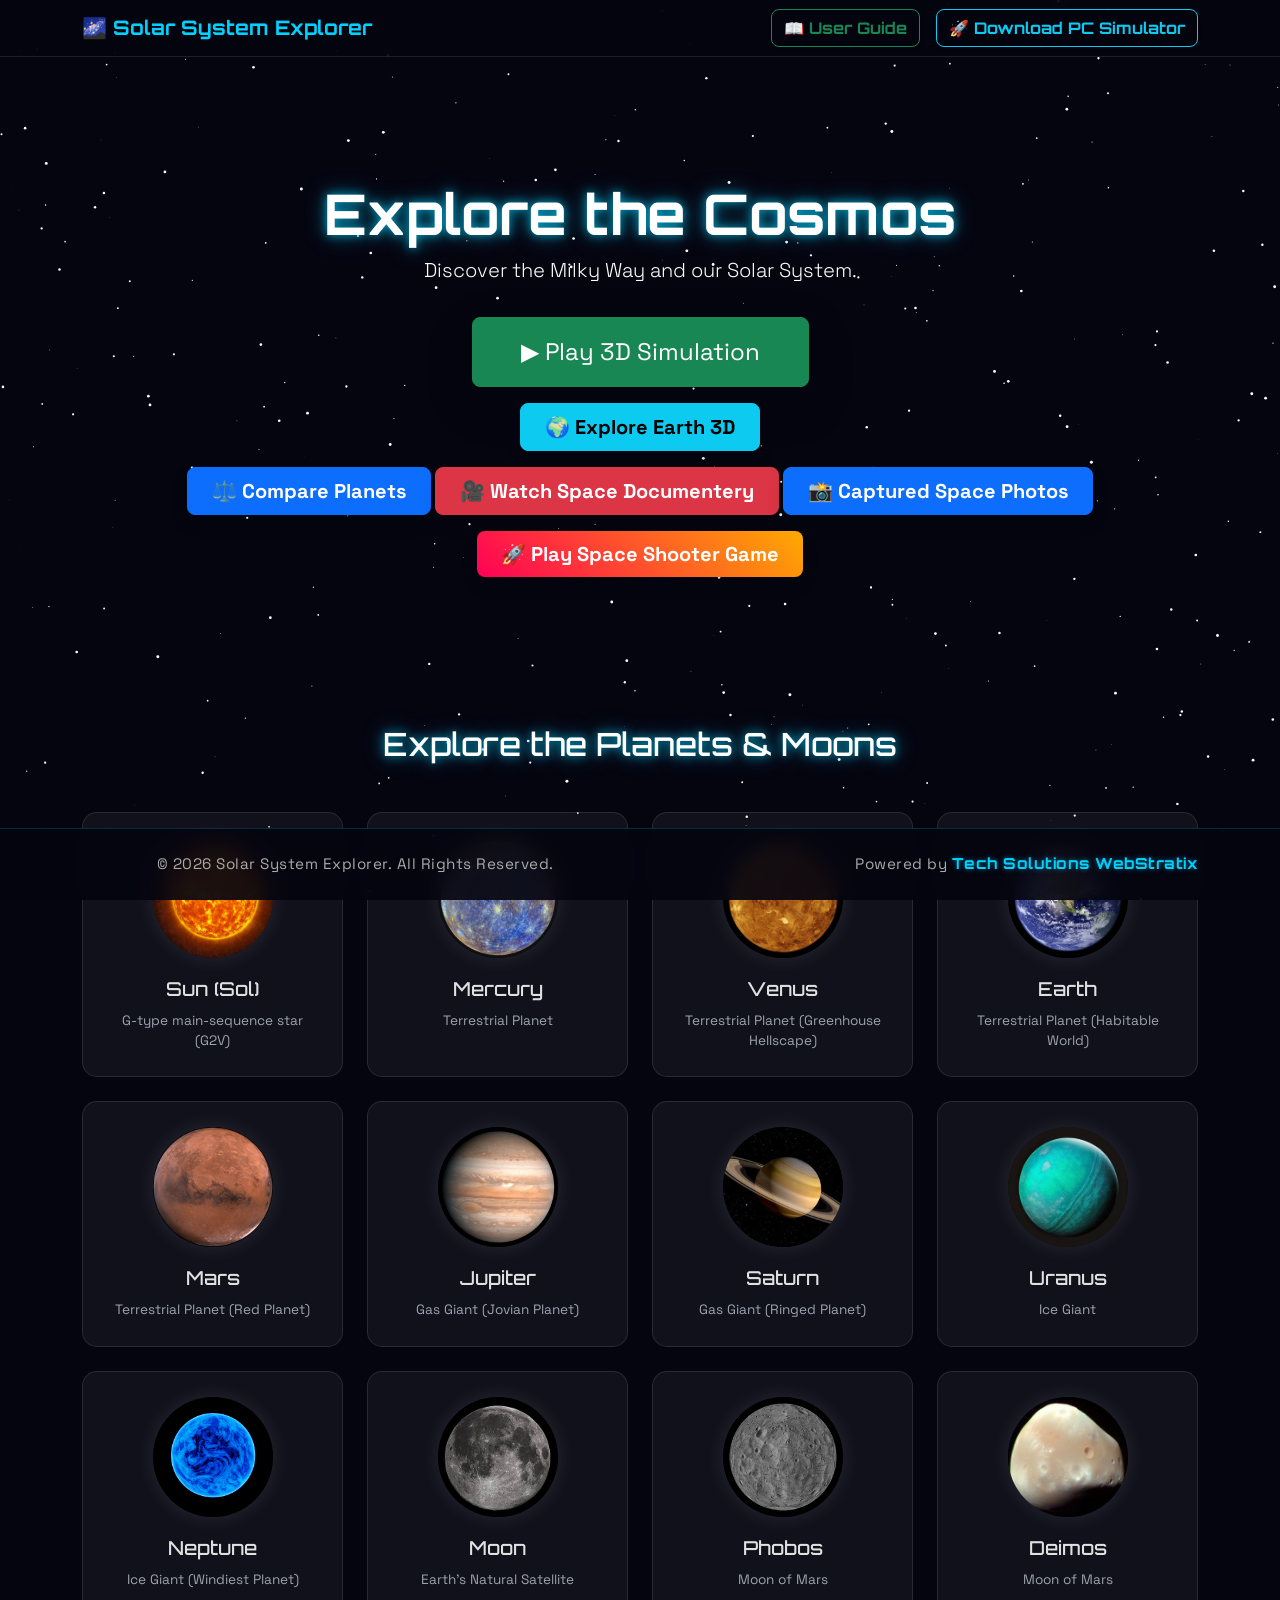
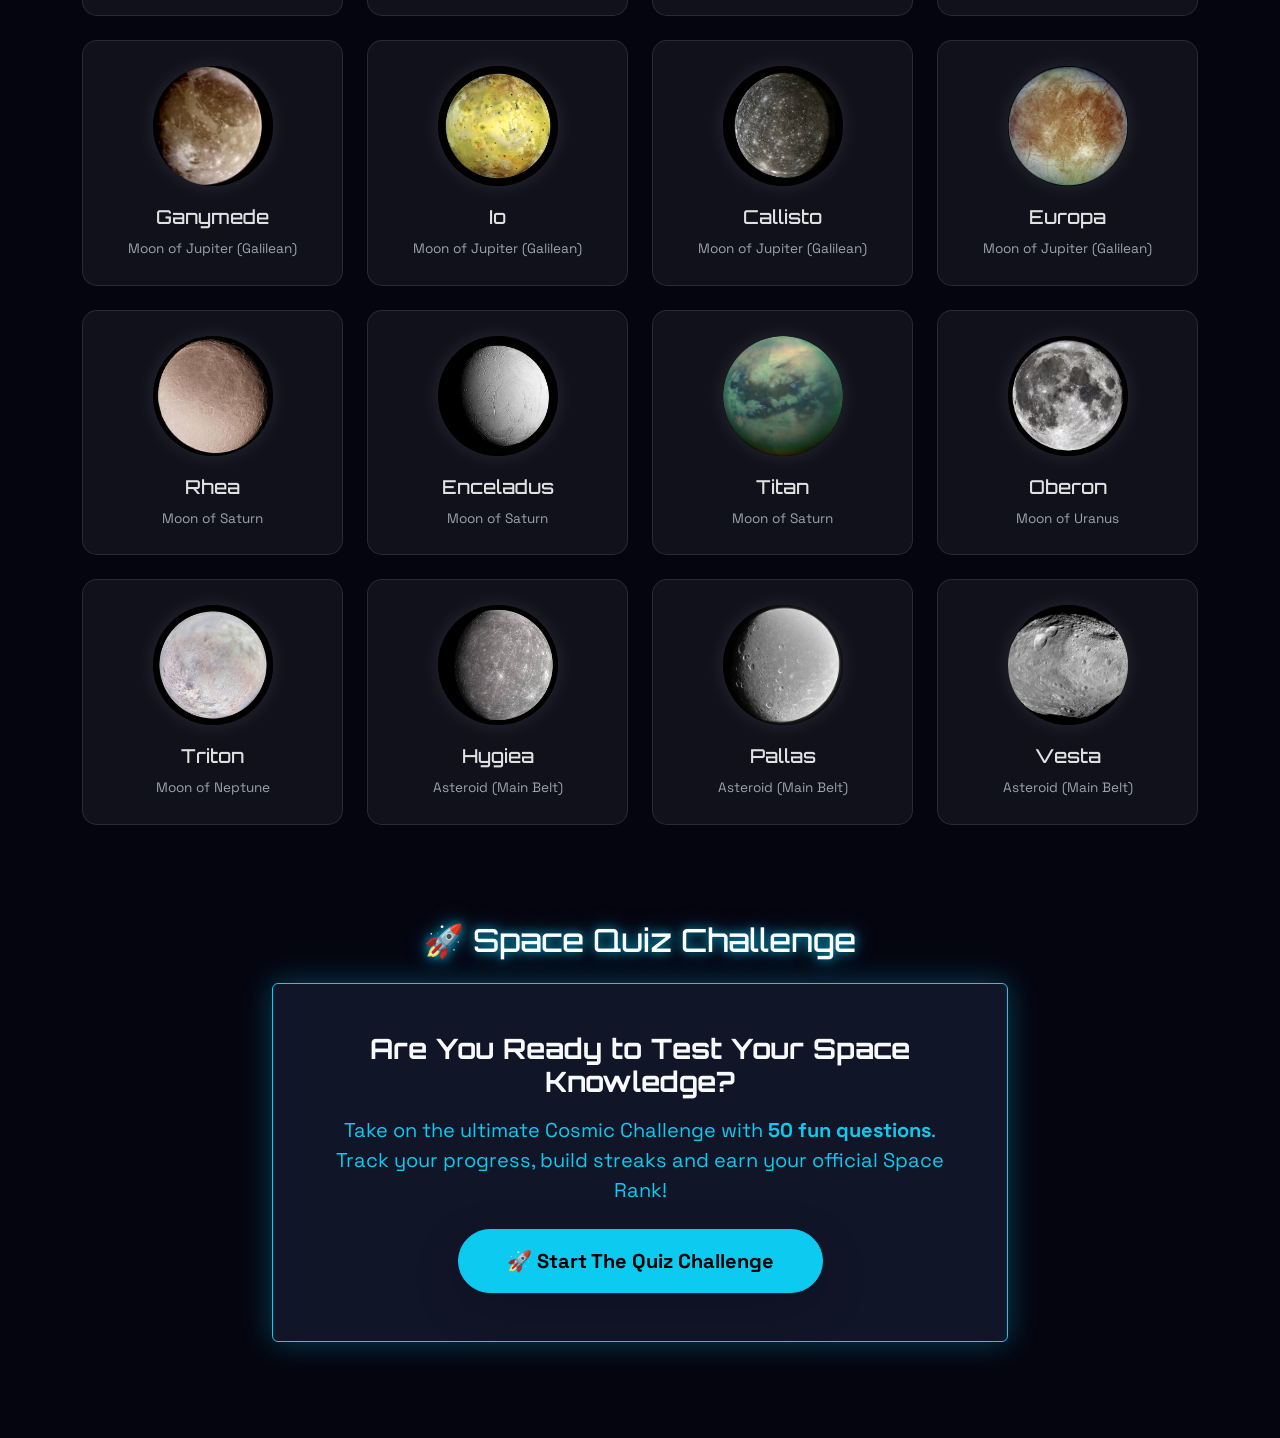
==== commit 2e904f9a: "Update index.html" ====
--- a/website/index.html
+++ b/website/index.html
@@ -12,10 +12,24 @@
 
     <canvas id="starfield"></canvas>
 
-    <nav class="navbar navbar-dark bg-dark-transparent fixed-top">
+        <nav class="navbar navbar-dark bg-dark-transparent fixed-top">
         <div class="container">
+            <!-- Logo -->
             <a class="navbar-brand" href="#">🌌 Solar System Explorer</a>
-            <button class="btn btn-outline-info" onclick="openSimulation()">🚀 Download PC Simulator Game</button>
+            
+            <!-- Buttons (Right side) -->
+            <div class="d-flex align-items-center gap-2 gap-md-3">
+                <!-- User Guide Button -->
+                <a href="guide.html" class="btn btn-outline-success fw-bold shadow-sm" style="font-family: 'Orbitron', sans-serif; border-radius: 8px;">
+                    📖 <span class="d-none d-sm-inline">User Guide</span>
+                </a>
+                
+                <!-- PC Simulator Button -->
+                <button class="btn btn-outline-info fw-bold shadow-sm" onclick="openSimulation()" style="font-family: 'Orbitron', sans-serif; border-radius: 8px;">
+                    🚀 <span class="d-none d-sm-inline">Download PC Simulator</span>
+                    <span class="d-inline d-sm-none">PC Game</span>
+                </button>
+            </div>
         </div>
     </nav>
 
@@ -31,7 +45,7 @@
         <a href="videos.html" class="btn btn-danger btn-lg mt-3 px-4 fw-bold shadow">🎥 Watch Space Documentery</a>
         <a href="gallery.html" class="btn btn-primary btn-lg mt-3 px-4 fw-bold shadow">📸 Captured Space Photos</a><br>
                 <!-- Space Shooter Game Button -->
-        <a href="./space-shooter/" class="btn btn-warning btn-lg mt-3 px-4 fw-bold shadow" style="background: linear-gradient(45deg, #ff0055, #ffaa00); border: none; color: #fff;">🚀 Play Space Shooter Game</a>
+        <a href="./space-shooter/shoot.html" class="btn btn-warning btn-lg mt-3 px-4 fw-bold shadow" style="background: linear-gradient(45deg, #ff0055, #ffaa00); border: none; color: #fff;">🚀 Play Space Shooter Game</a>
     </header>
 
     <section id="planets" class="container py-5">
@@ -55,7 +69,7 @@
                     </h3>
                     
                     <p class="text-info fs-5 mb-4">
-                        Take on the ultimate Cosmic Challenge with <strong>50 fun questions</strong>. Track your progress, build streaks, and earn your official Space Rank!
+                        Take on the ultimate Cosmic Challenge with <strong>50 fun questions</strong>. Track your progress, build streaks and earn your official Space Rank!
                     </p>
                     
                     <!-- The Link to quiz.html -->
